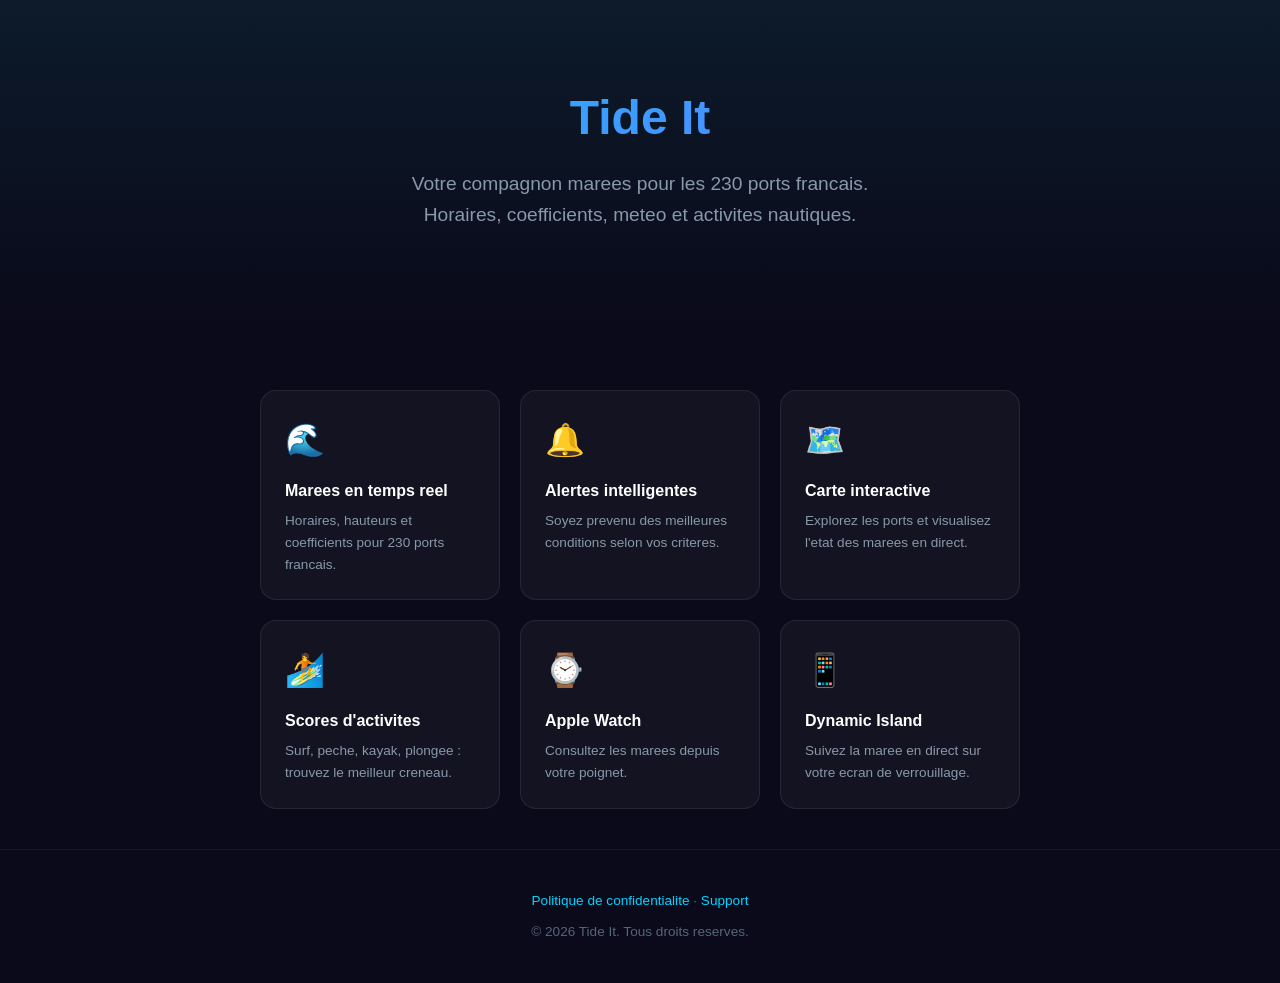
==== docs/index.html @ 71f8805f "Add GitHub Pages (privacy, support, index) Made-with: Cursor" ====
<!DOCTYPE html>
<html lang="fr">
<head>
    <meta charset="UTF-8">
    <meta name="viewport" content="width=device-width, initial-scale=1.0">
    <title>Tide It — Marees en temps reel</title>
    <style>
        * { margin: 0; padding: 0; box-sizing: border-box; }
        body {
            font-family: -apple-system, BlinkMacSystemFont, 'SF Pro Display', 'Helvetica Neue', sans-serif;
            background: #0a0a1a;
            color: #e0e0e0;
            line-height: 1.6;
        }
        .hero {
            text-align: center;
            padding: 80px 20px 60px;
            background: linear-gradient(180deg, #0d1b2a 0%, #0a0a1a 100%);
        }
        .hero h1 {
            font-size: 3rem;
            font-weight: 800;
            background: linear-gradient(135deg, #00d4ff, #7b61ff);
            -webkit-background-clip: text;
            -webkit-text-fill-color: transparent;
            margin-bottom: 12px;
        }
        .hero p {
            font-size: 1.2rem;
            color: #8899aa;
            max-width: 500px;
            margin: 0 auto 30px;
        }
        .badge {
            display: inline-block;
            height: 50px;
        }
        .features {
            max-width: 800px;
            margin: 0 auto;
            padding: 40px 20px;
        }
        .feature-grid {
            display: grid;
            grid-template-columns: repeat(auto-fit, minmax(220px, 1fr));
            gap: 20px;
            margin-top: 30px;
        }
        .feature-card {
            background: rgba(255,255,255,0.04);
            border: 1px solid rgba(255,255,255,0.08);
            border-radius: 16px;
            padding: 24px;
        }
        .feature-card .icon { font-size: 2rem; margin-bottom: 12px; }
        .feature-card h3 { color: #fff; font-size: 1rem; margin-bottom: 6px; }
        .feature-card p { color: #8899aa; font-size: 0.85rem; }
        .footer {
            text-align: center;
            padding: 40px 20px;
            border-top: 1px solid rgba(255,255,255,0.06);
            color: #556677;
            font-size: 0.85rem;
        }
        .footer a { color: #00d4ff; text-decoration: none; }
        .footer a:hover { text-decoration: underline; }
    </style>
</head>
<body>
    <div class="hero">
        <h1>Tide It</h1>
        <p>Votre compagnon marees pour les 230 ports francais. Horaires, coefficients, meteo et activites nautiques.</p>
    </div>

    <div class="features">
        <div class="feature-grid">
            <div class="feature-card">
                <div class="icon">🌊</div>
                <h3>Marees en temps reel</h3>
                <p>Horaires, hauteurs et coefficients pour 230 ports francais.</p>
            </div>
            <div class="feature-card">
                <div class="icon">🔔</div>
                <h3>Alertes intelligentes</h3>
                <p>Soyez prevenu des meilleures conditions selon vos criteres.</p>
            </div>
            <div class="feature-card">
                <div class="icon">🗺️</div>
                <h3>Carte interactive</h3>
                <p>Explorez les ports et visualisez l'etat des marees en direct.</p>
            </div>
            <div class="feature-card">
                <div class="icon">🏄</div>
                <h3>Scores d'activites</h3>
                <p>Surf, peche, kayak, plongee : trouvez le meilleur creneau.</p>
            </div>
            <div class="feature-card">
                <div class="icon">⌚</div>
                <h3>Apple Watch</h3>
                <p>Consultez les marees depuis votre poignet.</p>
            </div>
            <div class="feature-card">
                <div class="icon">📱</div>
                <h3>Dynamic Island</h3>
                <p>Suivez la maree en direct sur votre ecran de verrouillage.</p>
            </div>
        </div>
    </div>

    <div class="footer">
        <p><a href="privacy.html">Politique de confidentialite</a> · <a href="support.html">Support</a></p>
        <p style="margin-top: 10px;">&copy; 2026 Tide It. Tous droits reserves.</p>
    </div>
</body>
</html>
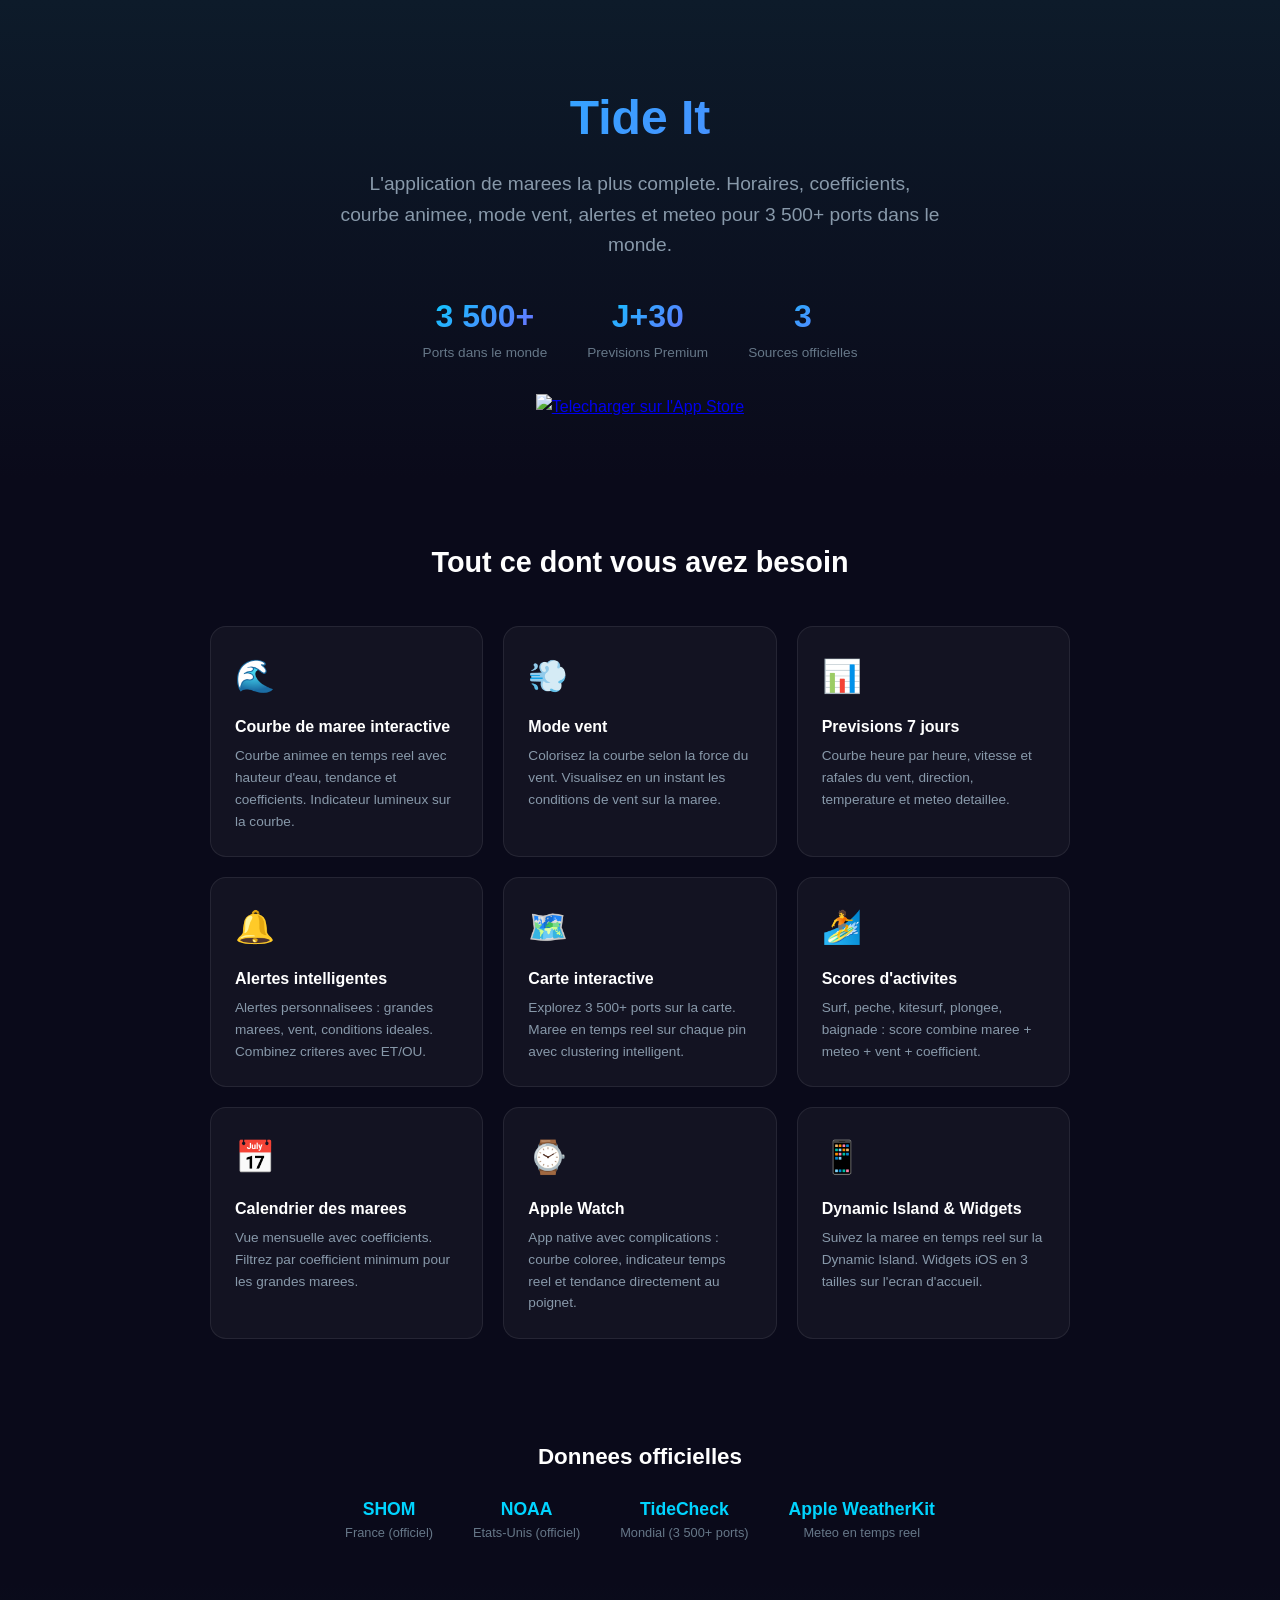
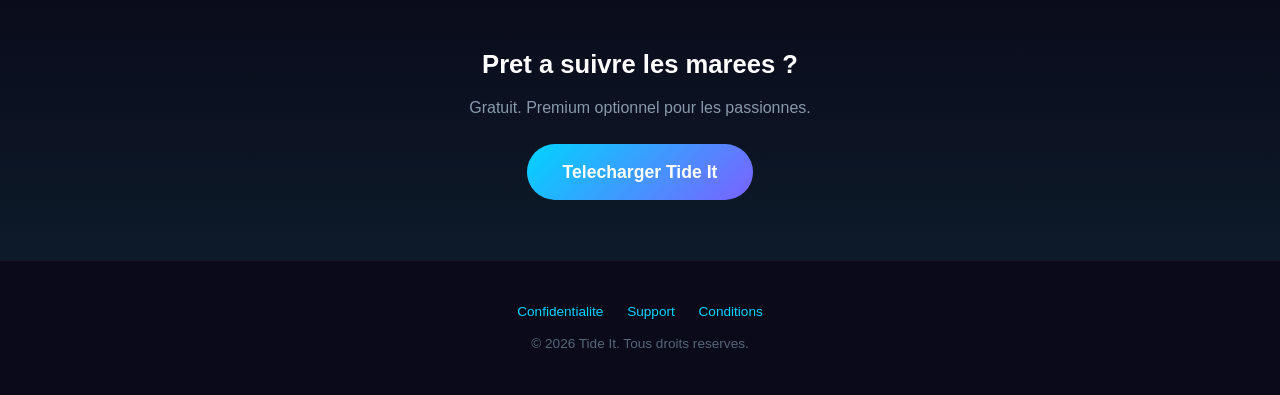
==== commit fdae54c0: "Boost website SEO: meta tags, structured data, Apple Smart Banner - Add Open Graph, Twitter Card, an" ====
--- a/docs/index.html
+++ b/docs/index.html
@@ -3,7 +3,60 @@
 <head>
     <meta charset="UTF-8">
     <meta name="viewport" content="width=device-width, initial-scale=1.0">
-    <title>Tide It — Marees en temps reel</title>
+    <title>Tide It — Application de marees mondiales en temps reel | 3 500+ ports</title>
+    <meta name="description" content="Tide It : l'app iOS de marees la plus complete. Horaires, coefficients, courbe animee, mode vent, alertes, Apple Watch et Dynamic Island pour 3 500+ ports dans le monde. SHOM, NOAA, TideCheck.">
+    <meta name="keywords" content="maree, marees, tide, tides, horaire maree, coefficient maree, surf, peche, SHOM, NOAA, port, meteo marine, Apple Watch, iOS, application maree, table des marees, annuaire des marees, nautisme, voile, kayak, kitesurf, plongee">
+    <meta name="author" content="Tide It">
+    <meta name="robots" content="index, follow">
+    <link rel="canonical" href="https://smaublanc.github.io/tide-it/">
+
+    <!-- Open Graph / Facebook -->
+    <meta property="og:type" content="website">
+    <meta property="og:title" content="Tide It — Marees mondiales en temps reel">
+    <meta property="og:description" content="L'app iOS de marees la plus complete. 3 500+ ports, courbe animee, mode vent, alertes intelligentes, Apple Watch et Dynamic Island.">
+    <meta property="og:url" content="https://smaublanc.github.io/tide-it/">
+    <meta property="og:site_name" content="Tide It">
+    <meta property="og:locale" content="fr_FR">
+
+    <!-- Twitter Card -->
+    <meta name="twitter:card" content="summary_large_image">
+    <meta name="twitter:title" content="Tide It — Marees mondiales en temps reel">
+    <meta name="twitter:description" content="3 500+ ports, courbe animee, mode vent, alertes, Apple Watch, Dynamic Island. Donnees SHOM, NOAA et TideCheck.">
+
+    <!-- Apple Smart Banner -->
+    <meta name="apple-itunes-app" content="app-id=6743555259">
+
+    <!-- Structured Data -->
+    <script type="application/ld+json">
+    {
+        "@context": "https://schema.org",
+        "@type": "MobileApplication",
+        "name": "Tide It",
+        "operatingSystem": "iOS",
+        "applicationCategory": "WeatherApplication",
+        "offers": [
+            {
+                "@type": "Offer",
+                "price": "0",
+                "priceCurrency": "EUR",
+                "description": "Gratuit avec achats integres"
+            }
+        ],
+        "description": "Application de marees mondiales en temps reel pour 3 500+ ports. Horaires, coefficients, courbe animee, mode vent, alertes, Apple Watch et Dynamic Island.",
+        "screenshot": "https://smaublanc.github.io/tide-it/screenshot.png",
+        "softwareVersion": "3.0",
+        "author": {
+            "@type": "Person",
+            "name": "Sebastien Maublanc"
+        },
+        "aggregateRating": {
+            "@type": "AggregateRating",
+            "ratingValue": "5",
+            "ratingCount": "1"
+        }
+    }
+    </script>
+
     <style>
         * { margin: 0; padding: 0; box-sizing: border-box; }
         body {
@@ -28,33 +81,130 @@
         .hero p {
             font-size: 1.2rem;
             color: #8899aa;
-            max-width: 500px;
+            max-width: 600px;
             margin: 0 auto 30px;
         }
-        .badge {
+        .hero .stats {
+            display: flex;
+            justify-content: center;
+            gap: 40px;
+            margin: 30px 0;
+            flex-wrap: wrap;
+        }
+        .hero .stat {
+            text-align: center;
+        }
+        .hero .stat-number {
+            font-size: 2rem;
+            font-weight: 800;
+            background: linear-gradient(135deg, #00d4ff, #7b61ff);
+            -webkit-background-clip: text;
+            -webkit-text-fill-color: transparent;
+        }
+        .hero .stat-label {
+            font-size: 0.85rem;
+            color: #667788;
+        }
+        .badge-container {
+            margin-top: 20px;
+        }
+        .badge-container a {
             display: inline-block;
+        }
+        .badge-container img {
             height: 50px;
         }
         .features {
-            max-width: 800px;
+            max-width: 900px;
             margin: 0 auto;
-            padding: 40px 20px;
+            padding: 60px 20px;
+        }
+        .features h2 {
+            text-align: center;
+            font-size: 1.8rem;
+            font-weight: 700;
+            color: #fff;
+            margin-bottom: 40px;
         }
         .feature-grid {
             display: grid;
-            grid-template-columns: repeat(auto-fit, minmax(220px, 1fr));
+            grid-template-columns: repeat(auto-fit, minmax(250px, 1fr));
             gap: 20px;
-            margin-top: 30px;
         }
         .feature-card {
             background: rgba(255,255,255,0.04);
             border: 1px solid rgba(255,255,255,0.08);
             border-radius: 16px;
             padding: 24px;
+            transition: transform 0.2s, border-color 0.2s;
+        }
+        .feature-card:hover {
+            transform: translateY(-2px);
+            border-color: rgba(0,212,255,0.2);
         }
         .feature-card .icon { font-size: 2rem; margin-bottom: 12px; }
         .feature-card h3 { color: #fff; font-size: 1rem; margin-bottom: 6px; }
         .feature-card p { color: #8899aa; font-size: 0.85rem; }
+
+        .data-sources {
+            max-width: 900px;
+            margin: 0 auto;
+            padding: 40px 20px;
+            text-align: center;
+        }
+        .data-sources h2 {
+            font-size: 1.4rem;
+            color: #fff;
+            margin-bottom: 20px;
+        }
+        .sources-grid {
+            display: flex;
+            justify-content: center;
+            gap: 40px;
+            flex-wrap: wrap;
+        }
+        .source {
+            text-align: center;
+        }
+        .source-name {
+            font-size: 1.1rem;
+            font-weight: 700;
+            color: #00d4ff;
+        }
+        .source-desc {
+            font-size: 0.8rem;
+            color: #667788;
+        }
+
+        .cta {
+            text-align: center;
+            padding: 60px 20px;
+            background: linear-gradient(180deg, #0a0a1a 0%, #0d1b2a 100%);
+        }
+        .cta h2 {
+            font-size: 1.6rem;
+            color: #fff;
+            margin-bottom: 10px;
+        }
+        .cta p {
+            color: #8899aa;
+            margin-bottom: 24px;
+        }
+        .cta a.download-btn {
+            display: inline-block;
+            padding: 14px 36px;
+            background: linear-gradient(135deg, #00d4ff, #7b61ff);
+            color: #fff;
+            font-weight: 700;
+            font-size: 1.1rem;
+            border-radius: 30px;
+            text-decoration: none;
+            transition: opacity 0.2s;
+        }
+        .cta a.download-btn:hover {
+            opacity: 0.9;
+        }
+
         .footer {
             text-align: center;
             padding: 40px 20px;
@@ -64,52 +214,123 @@
         }
         .footer a { color: #00d4ff; text-decoration: none; }
         .footer a:hover { text-decoration: underline; }
+        .footer .links { margin-bottom: 10px; }
+        .footer .links a { margin: 0 10px; }
     </style>
 </head>
 <body>
-    <div class="hero">
+    <header class="hero">
         <h1>Tide It</h1>
-        <p>Votre compagnon marees pour les 230 ports francais. Horaires, coefficients, meteo et activites nautiques.</p>
-    </div>
-
-    <div class="features">
+        <p>L'application de marees la plus complete. Horaires, coefficients, courbe animee, mode vent, alertes et meteo pour 3 500+ ports dans le monde.</p>
+
+        <div class="stats">
+            <div class="stat">
+                <div class="stat-number">3 500+</div>
+                <div class="stat-label">Ports dans le monde</div>
+            </div>
+            <div class="stat">
+                <div class="stat-number">J+30</div>
+                <div class="stat-label">Previsions Premium</div>
+            </div>
+            <div class="stat">
+                <div class="stat-number">3</div>
+                <div class="stat-label">Sources officielles</div>
+            </div>
+        </div>
+
+        <div class="badge-container">
+            <a href="https://apps.apple.com/app/tide-it/id6743555259">
+                <img src="https://tools.applemediaservices.com/api/badges/download-on-the-app-store/black/fr-fr?size=250x83" alt="Telecharger sur l'App Store">
+            </a>
+        </div>
+    </header>
+
+    <section class="features">
+        <h2>Tout ce dont vous avez besoin</h2>
         <div class="feature-grid">
             <div class="feature-card">
                 <div class="icon">🌊</div>
-                <h3>Marees en temps reel</h3>
-                <p>Horaires, hauteurs et coefficients pour 230 ports francais.</p>
+                <h3>Courbe de maree interactive</h3>
+                <p>Courbe animee en temps reel avec hauteur d'eau, tendance et coefficients. Indicateur lumineux sur la courbe.</p>
+            </div>
+            <div class="feature-card">
+                <div class="icon">💨</div>
+                <h3>Mode vent</h3>
+                <p>Colorisez la courbe selon la force du vent. Visualisez en un instant les conditions de vent sur la maree.</p>
+            </div>
+            <div class="feature-card">
+                <div class="icon">📊</div>
+                <h3>Previsions 7 jours</h3>
+                <p>Courbe heure par heure, vitesse et rafales du vent, direction, temperature et meteo detaillee.</p>
             </div>
             <div class="feature-card">
                 <div class="icon">🔔</div>
                 <h3>Alertes intelligentes</h3>
-                <p>Soyez prevenu des meilleures conditions selon vos criteres.</p>
+                <p>Alertes personnalisees : grandes marees, vent, conditions ideales. Combinez criteres avec ET/OU.</p>
             </div>
             <div class="feature-card">
                 <div class="icon">🗺️</div>
                 <h3>Carte interactive</h3>
-                <p>Explorez les ports et visualisez l'etat des marees en direct.</p>
+                <p>Explorez 3 500+ ports sur la carte. Maree en temps reel sur chaque pin avec clustering intelligent.</p>
             </div>
             <div class="feature-card">
                 <div class="icon">🏄</div>
                 <h3>Scores d'activites</h3>
-                <p>Surf, peche, kayak, plongee : trouvez le meilleur creneau.</p>
+                <p>Surf, peche, kitesurf, plongee, baignade : score combine maree + meteo + vent + coefficient.</p>
+            </div>
+            <div class="feature-card">
+                <div class="icon">📅</div>
+                <h3>Calendrier des marees</h3>
+                <p>Vue mensuelle avec coefficients. Filtrez par coefficient minimum pour les grandes marees.</p>
             </div>
             <div class="feature-card">
                 <div class="icon">⌚</div>
                 <h3>Apple Watch</h3>
-                <p>Consultez les marees depuis votre poignet.</p>
+                <p>App native avec complications : courbe coloree, indicateur temps reel et tendance directement au poignet.</p>
             </div>
             <div class="feature-card">
                 <div class="icon">📱</div>
-                <h3>Dynamic Island</h3>
-                <p>Suivez la maree en direct sur votre ecran de verrouillage.</p>
-            </div>
-        </div>
-    </div>
-
-    <div class="footer">
-        <p><a href="privacy.html">Politique de confidentialite</a> · <a href="support.html">Support</a></p>
-        <p style="margin-top: 10px;">&copy; 2026 Tide It. Tous droits reserves.</p>
-    </div>
+                <h3>Dynamic Island & Widgets</h3>
+                <p>Suivez la maree en temps reel sur la Dynamic Island. Widgets iOS en 3 tailles sur l'ecran d'accueil.</p>
+            </div>
+        </div>
+    </section>
+
+    <section class="data-sources">
+        <h2>Donnees officielles</h2>
+        <div class="sources-grid">
+            <div class="source">
+                <div class="source-name">SHOM</div>
+                <div class="source-desc">France (officiel)</div>
+            </div>
+            <div class="source">
+                <div class="source-name">NOAA</div>
+                <div class="source-desc">Etats-Unis (officiel)</div>
+            </div>
+            <div class="source">
+                <div class="source-name">TideCheck</div>
+                <div class="source-desc">Mondial (3 500+ ports)</div>
+            </div>
+            <div class="source">
+                <div class="source-name">Apple WeatherKit</div>
+                <div class="source-desc">Meteo en temps reel</div>
+            </div>
+        </div>
+    </section>
+
+    <section class="cta">
+        <h2>Pret a suivre les marees ?</h2>
+        <p>Gratuit. Premium optionnel pour les passionnes.</p>
+        <a href="https://apps.apple.com/app/tide-it/id6743555259" class="download-btn">Telecharger Tide It</a>
+    </section>
+
+    <footer class="footer">
+        <div class="links">
+            <a href="privacy.html">Confidentialite</a>
+            <a href="support.html">Support</a>
+            <a href="terms.html">Conditions</a>
+        </div>
+        <p>&copy; 2026 Tide It. Tous droits reserves.</p>
+    </footer>
 </body>
 </html>
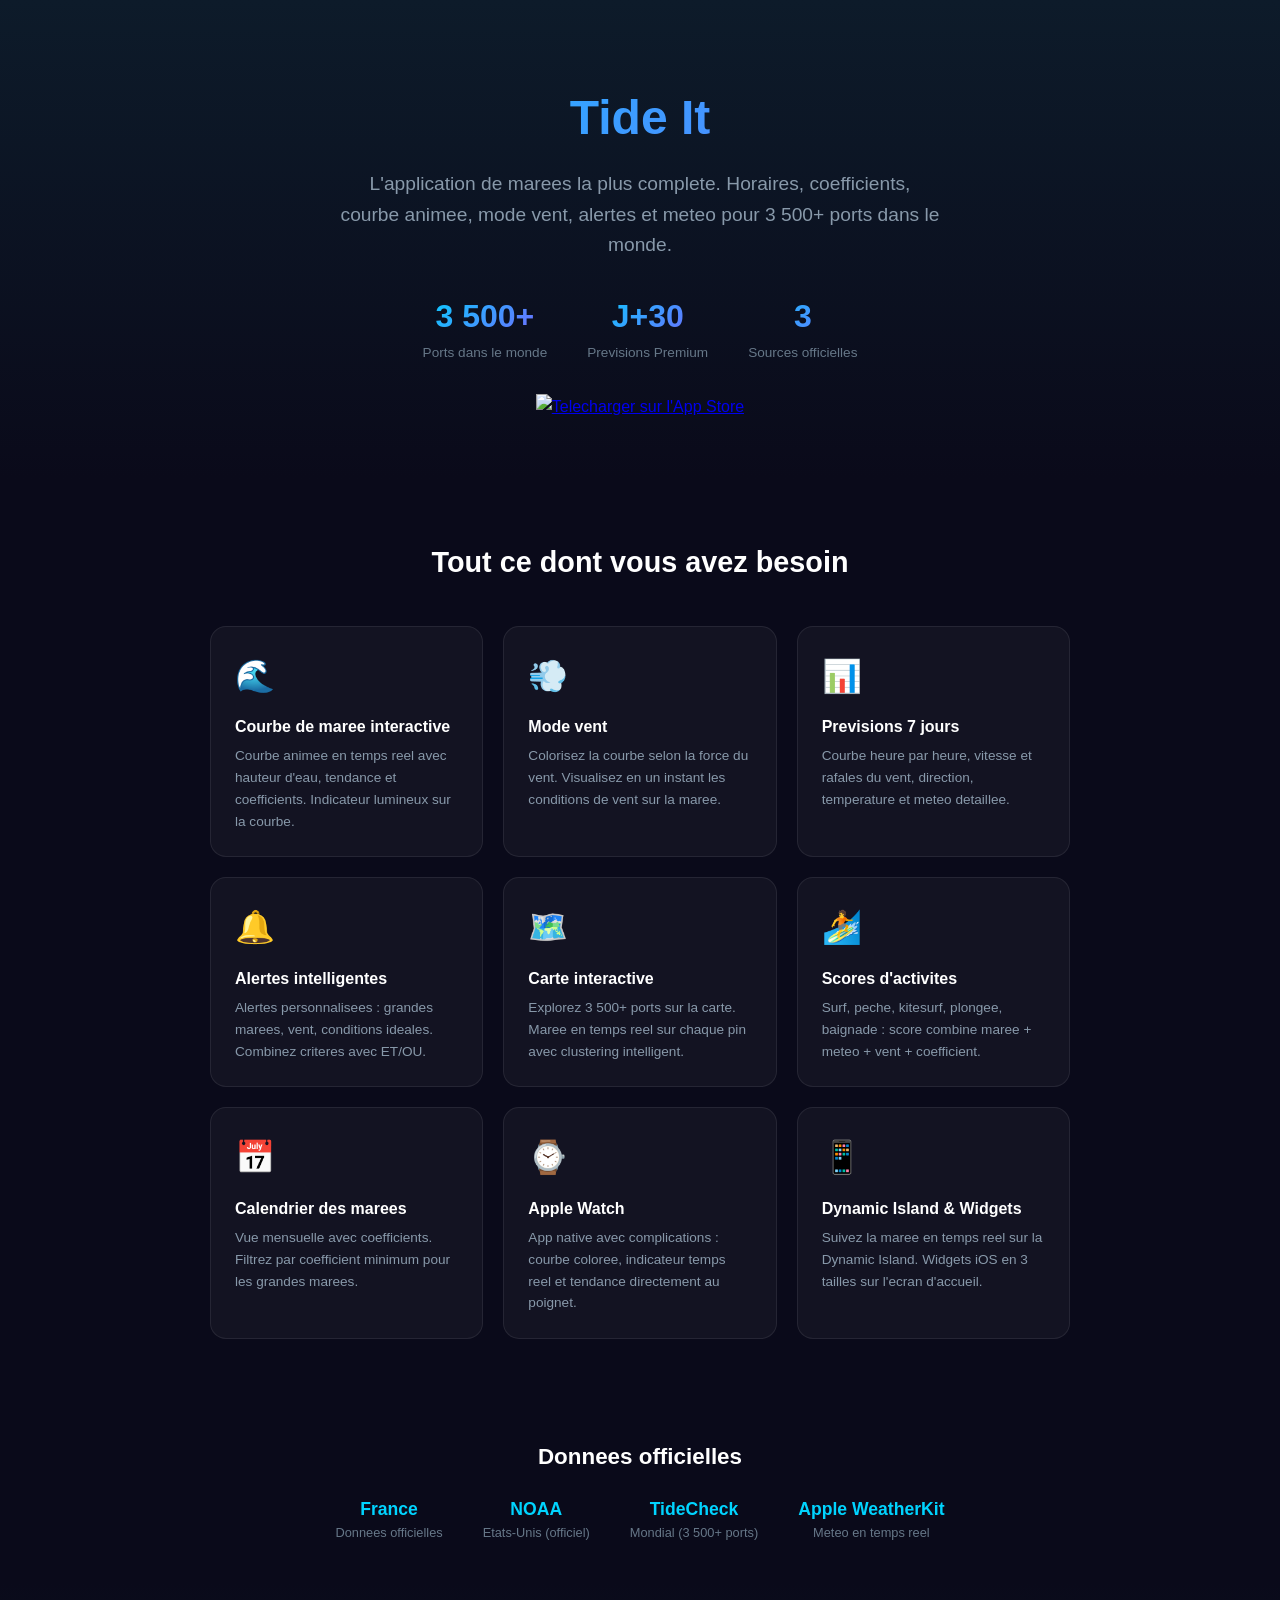
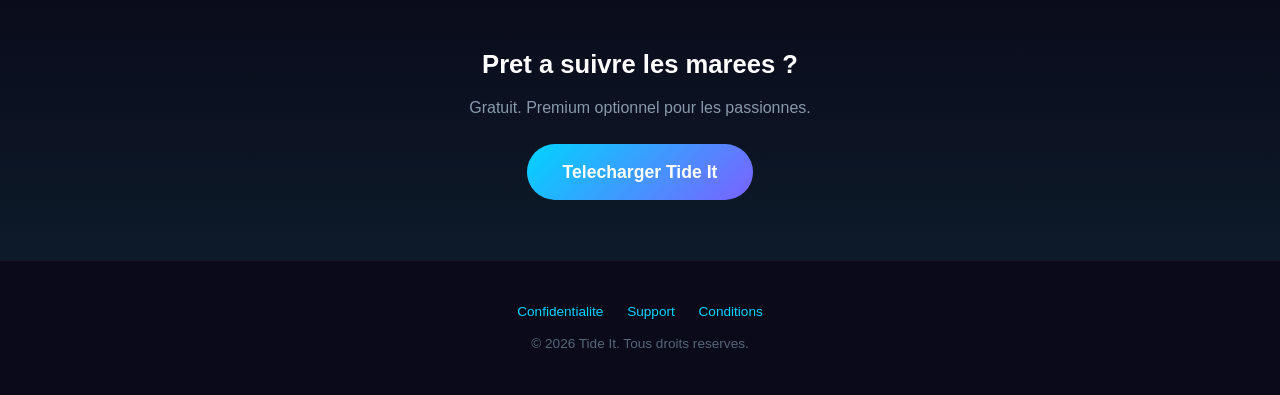
==== commit 00d214bf: "Remove SHOM brand mentions from public website - docs/index.html (FR + EN): meta description, keywor" ====
--- a/docs/index.html
+++ b/docs/index.html
@@ -4,11 +4,14 @@
     <meta charset="UTF-8">
     <meta name="viewport" content="width=device-width, initial-scale=1.0">
     <title>Tide It — Application de marees mondiales en temps reel | 3 500+ ports</title>
-    <meta name="description" content="Tide It : l'app iOS de marees la plus complete. Horaires, coefficients, courbe animee, mode vent, alertes, Apple Watch et Dynamic Island pour 3 500+ ports dans le monde. SHOM, NOAA, TideCheck.">
-    <meta name="keywords" content="maree, marees, tide, tides, horaire maree, coefficient maree, surf, peche, SHOM, NOAA, port, meteo marine, Apple Watch, iOS, application maree, table des marees, annuaire des marees, nautisme, voile, kayak, kitesurf, plongee">
+    <meta name="description" content="Tide It : l'app iOS de marees la plus complete. Horaires, coefficients, courbe animee, mode vent, alertes, Apple Watch et Dynamic Island pour 3 500+ ports dans le monde.">
+    <meta name="keywords" content="maree, marees, tide, tides, horaire maree, coefficient maree, surf, peche, port, meteo marine, Apple Watch, iOS, application maree, table des marees, annuaire des marees, nautisme, voile, kayak, kitesurf, plongee">
     <meta name="author" content="Tide It">
     <meta name="robots" content="index, follow">
     <link rel="canonical" href="https://smaublanc.github.io/tide-it/">
+    <link rel="alternate" hreflang="fr" href="https://smaublanc.github.io/tide-it/">
+    <link rel="alternate" hreflang="en" href="https://smaublanc.github.io/tide-it/en/">
+    <link rel="alternate" hreflang="x-default" href="https://smaublanc.github.io/tide-it/">
 
     <!-- Open Graph / Facebook -->
     <meta property="og:type" content="website">
@@ -21,7 +24,7 @@
     <!-- Twitter Card -->
     <meta name="twitter:card" content="summary_large_image">
     <meta name="twitter:title" content="Tide It — Marees mondiales en temps reel">
-    <meta name="twitter:description" content="3 500+ ports, courbe animee, mode vent, alertes, Apple Watch, Dynamic Island. Donnees SHOM, NOAA et TideCheck.">
+    <meta name="twitter:description" content="3 500+ ports, courbe animee, mode vent, alertes, Apple Watch, Dynamic Island.">
 
     <!-- Apple Smart Banner -->
     <meta name="apple-itunes-app" content="app-id=6743555259">
@@ -300,8 +303,8 @@
         <h2>Donnees officielles</h2>
         <div class="sources-grid">
             <div class="source">
-                <div class="source-name">SHOM</div>
-                <div class="source-desc">France (officiel)</div>
+                <div class="source-name">France</div>
+                <div class="source-desc">Donnees officielles</div>
             </div>
             <div class="source">
                 <div class="source-name">NOAA</div>
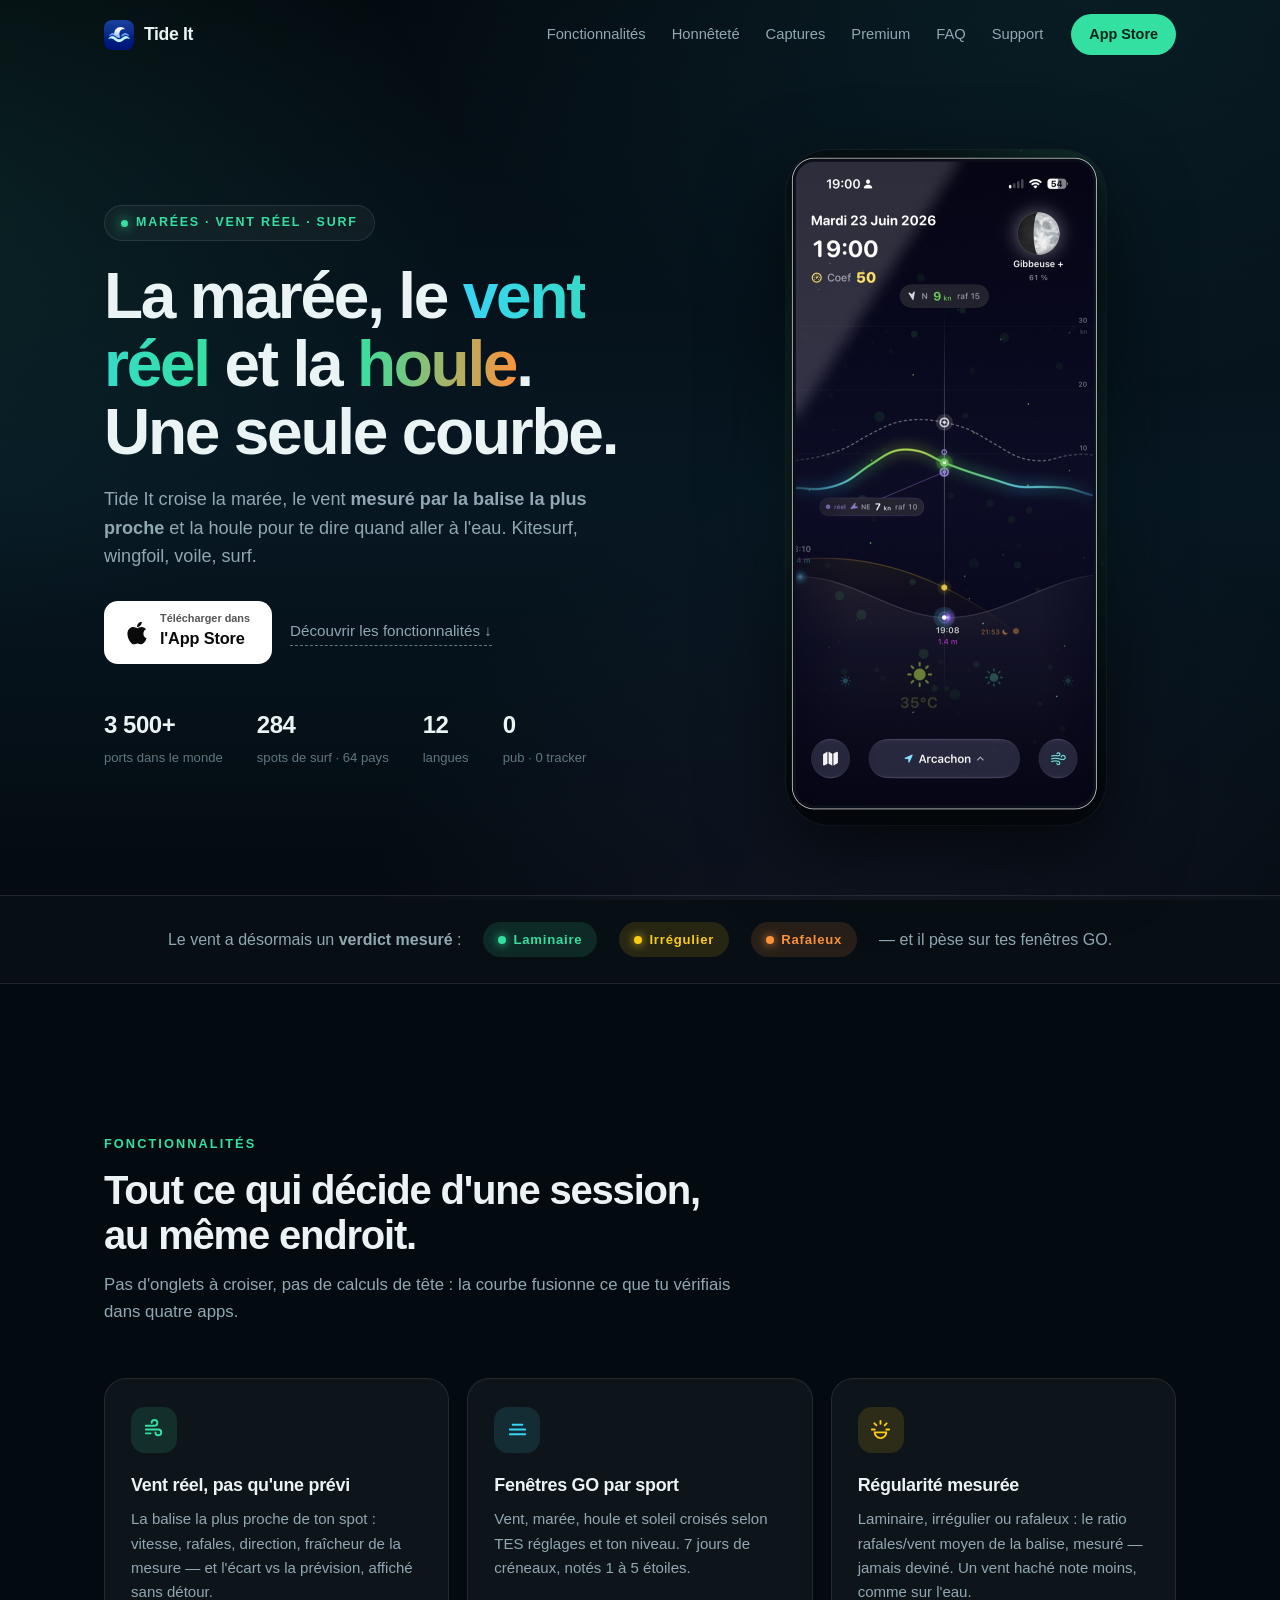
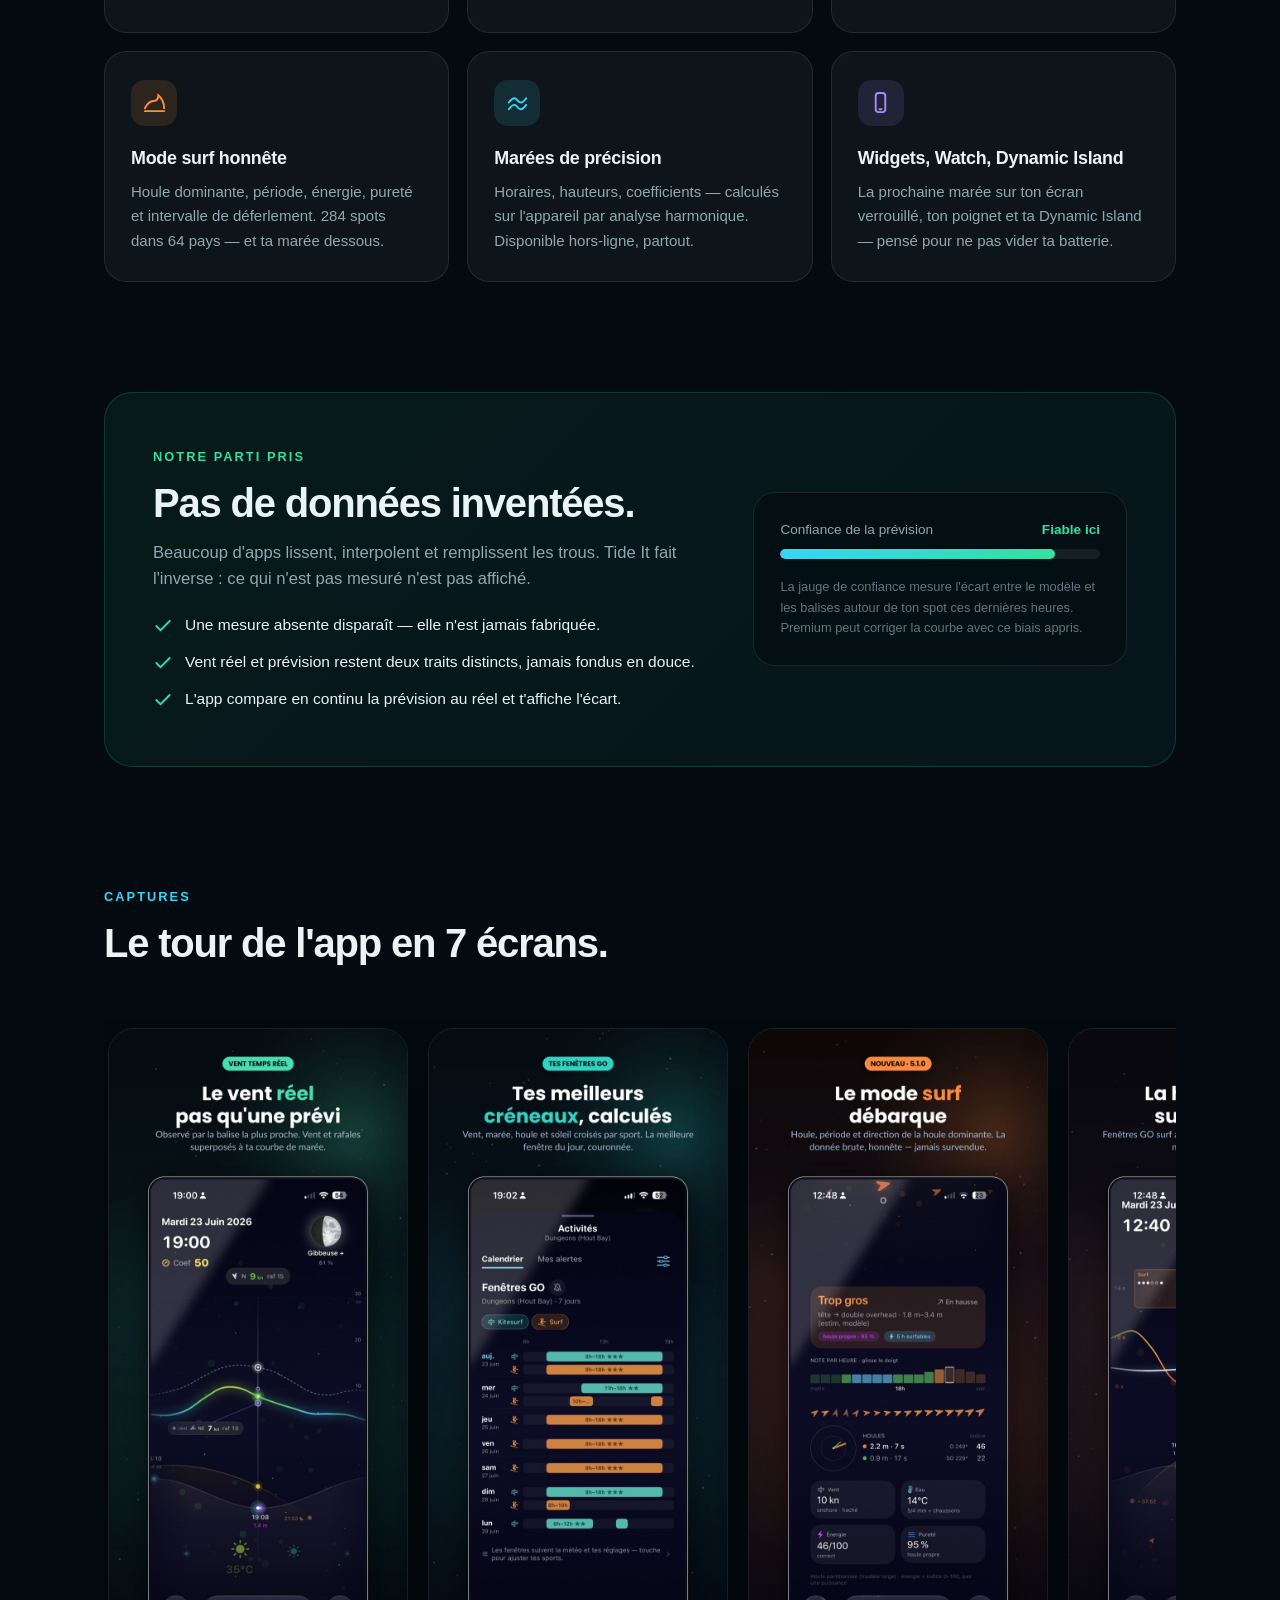
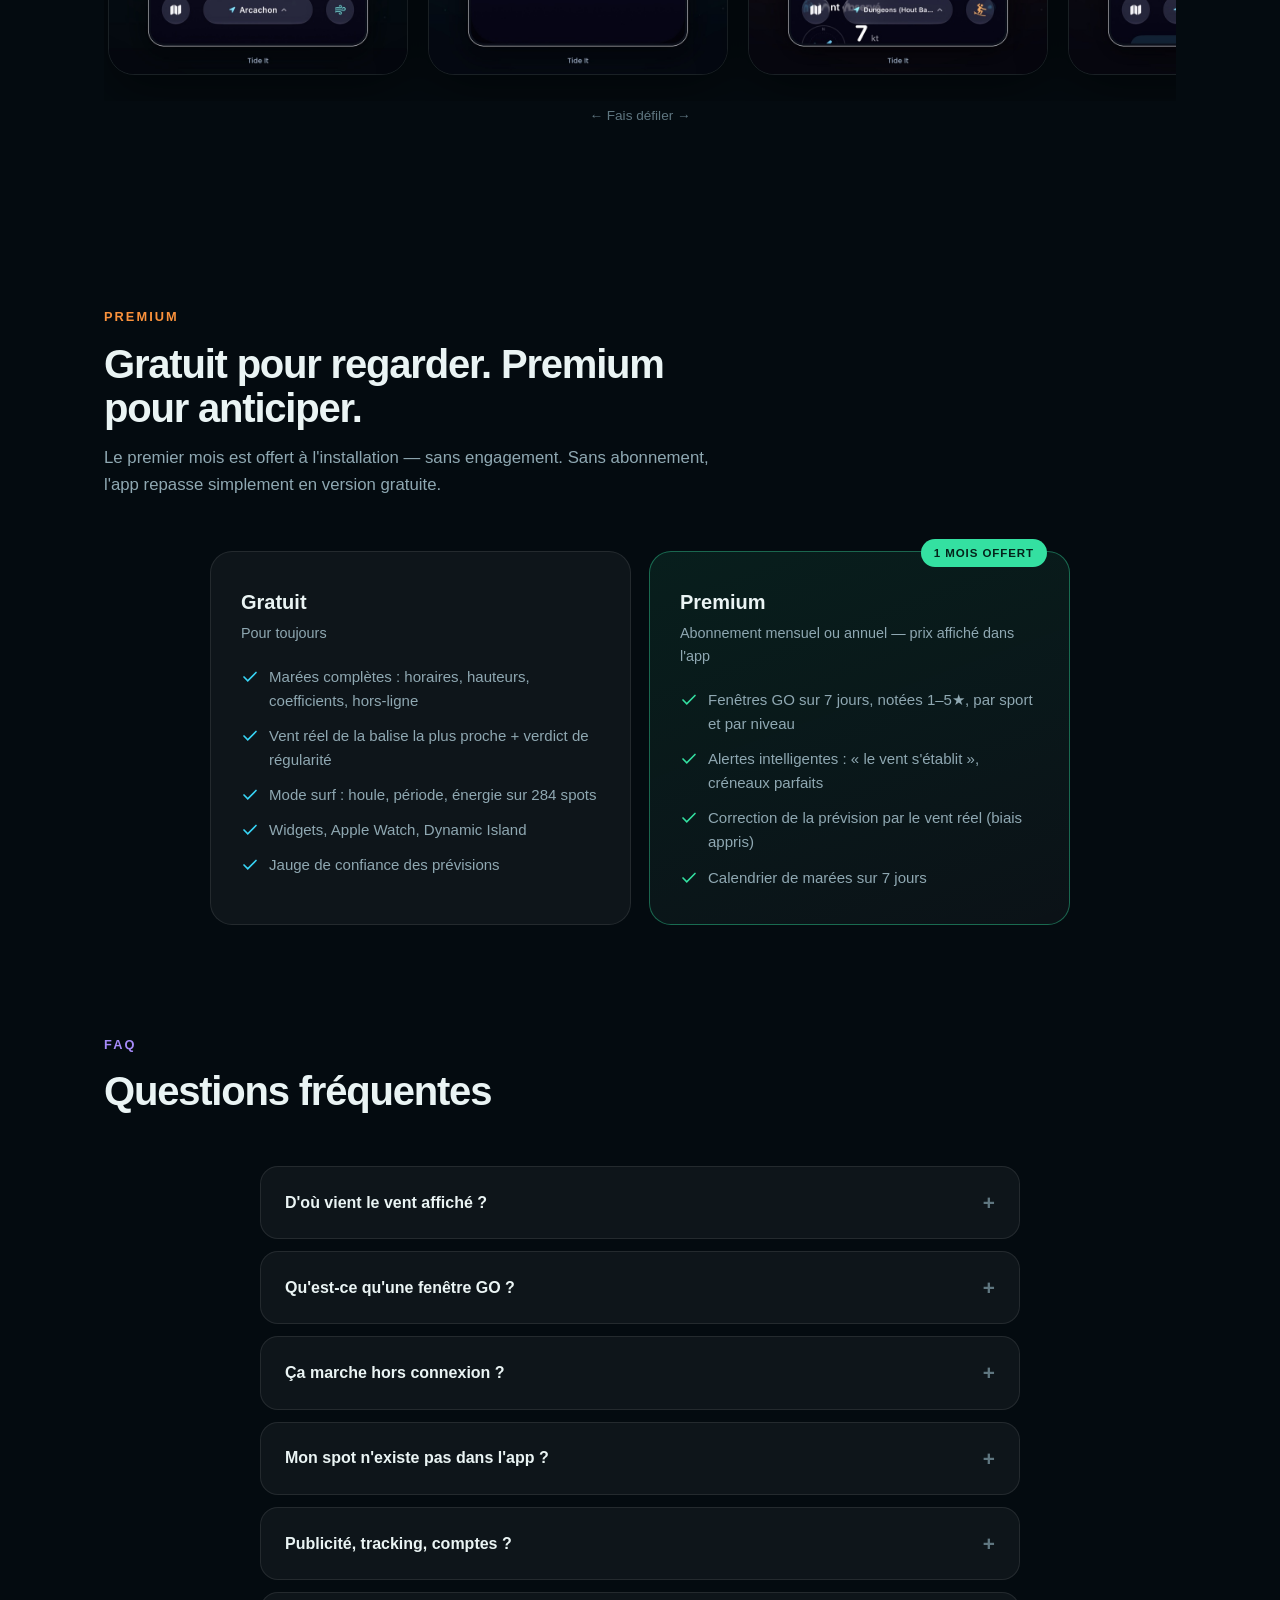
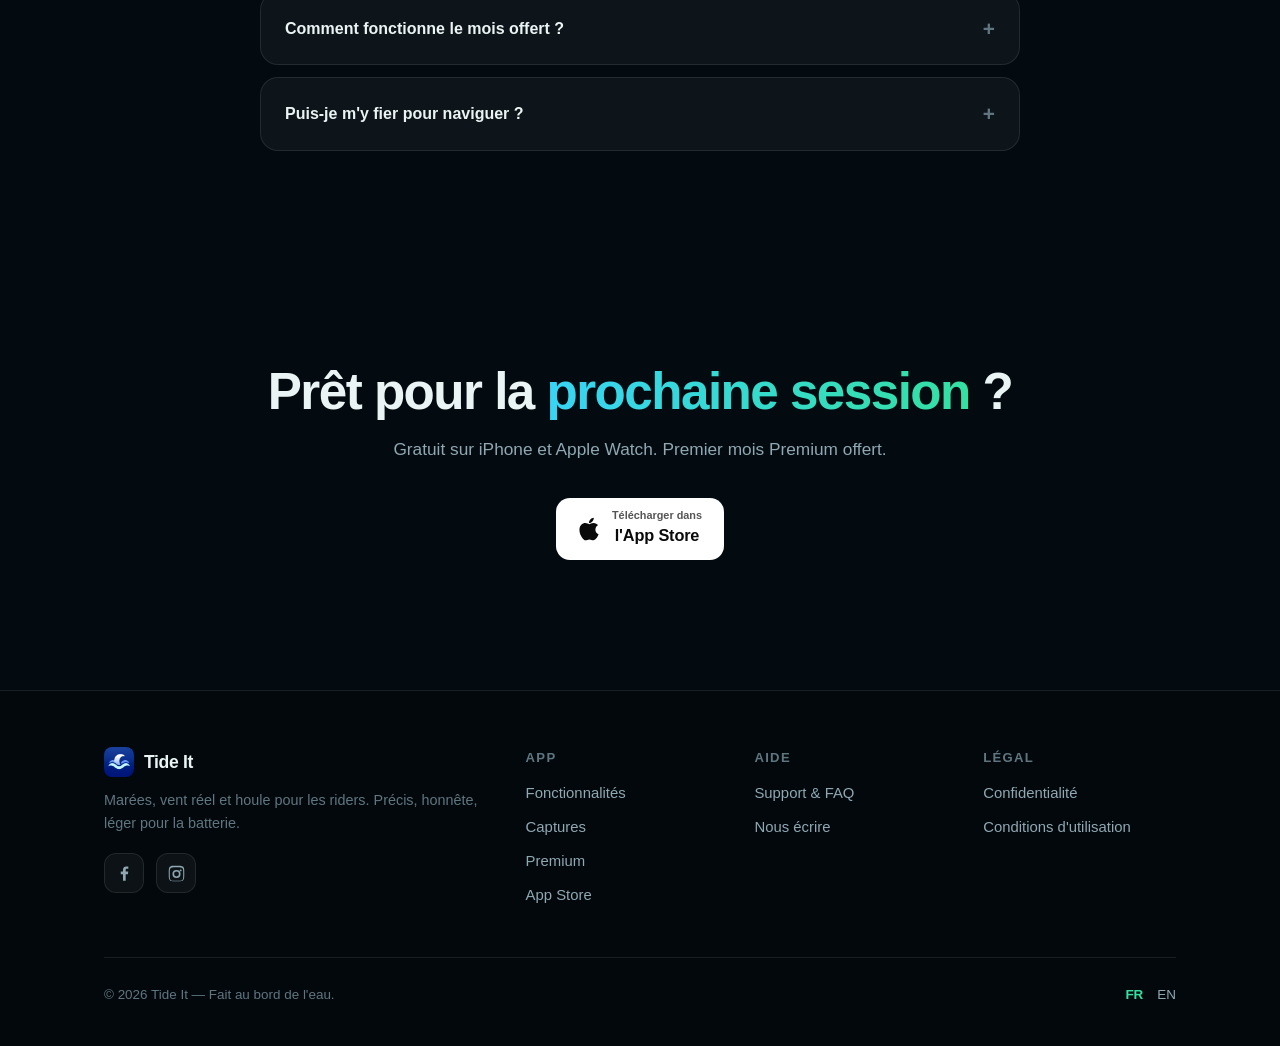
==== commit dfb9675e: "Site web refondu (accueil agence + SEO max, 8 pages FR/EN) + réseaux sociaux dans l'app SITE (docs/," ====
--- a/docs/index.html
+++ b/docs/index.html
@@ -1,339 +1,368 @@
 <!DOCTYPE html>
 <html lang="fr">
 <head>
-    <meta charset="UTF-8">
-    <meta name="viewport" content="width=device-width, initial-scale=1.0">
-    <title>Tide It — Application de marees mondiales en temps reel | 3 500+ ports</title>
-    <meta name="description" content="Tide It : l'app iOS de marees la plus complete. Horaires, coefficients, courbe animee, mode vent, alertes, Apple Watch et Dynamic Island pour 3 500+ ports dans le monde.">
-    <meta name="keywords" content="maree, marees, tide, tides, horaire maree, coefficient maree, surf, peche, port, meteo marine, Apple Watch, iOS, application maree, table des marees, annuaire des marees, nautisme, voile, kayak, kitesurf, plongee">
-    <meta name="author" content="Tide It">
-    <meta name="robots" content="index, follow">
-    <link rel="canonical" href="https://smaublanc.github.io/tide-it/">
-    <link rel="alternate" hreflang="fr" href="https://smaublanc.github.io/tide-it/">
-    <link rel="alternate" hreflang="en" href="https://smaublanc.github.io/tide-it/en/">
-    <link rel="alternate" hreflang="x-default" href="https://smaublanc.github.io/tide-it/">
-
-    <!-- Open Graph / Facebook -->
-    <meta property="og:type" content="website">
-    <meta property="og:title" content="Tide It — Marees mondiales en temps reel">
-    <meta property="og:description" content="L'app iOS de marees la plus complete. 3 500+ ports, courbe animee, mode vent, alertes intelligentes, Apple Watch et Dynamic Island.">
-    <meta property="og:url" content="https://smaublanc.github.io/tide-it/">
-    <meta property="og:site_name" content="Tide It">
-    <meta property="og:locale" content="fr_FR">
-
-    <!-- Twitter Card -->
-    <meta name="twitter:card" content="summary_large_image">
-    <meta name="twitter:title" content="Tide It — Marees mondiales en temps reel">
-    <meta name="twitter:description" content="3 500+ ports, courbe animee, mode vent, alertes, Apple Watch, Dynamic Island.">
-
-    <!-- Apple Smart Banner -->
-    <meta name="apple-itunes-app" content="app-id=6743555259">
-
-    <!-- Structured Data -->
-    <script type="application/ld+json">
-    {
-        "@context": "https://schema.org",
-        "@type": "MobileApplication",
-        "name": "Tide It",
-        "operatingSystem": "iOS",
-        "applicationCategory": "WeatherApplication",
-        "offers": [
-            {
-                "@type": "Offer",
-                "price": "0",
-                "priceCurrency": "EUR",
-                "description": "Gratuit avec achats integres"
-            }
-        ],
-        "description": "Application de marees mondiales en temps reel pour 3 500+ ports. Horaires, coefficients, courbe animee, mode vent, alertes, Apple Watch et Dynamic Island.",
-        "screenshot": "https://smaublanc.github.io/tide-it/screenshot.png",
-        "softwareVersion": "3.0",
-        "author": {
-            "@type": "Person",
-            "name": "Sebastien Maublanc"
-        },
-        "aggregateRating": {
-            "@type": "AggregateRating",
-            "ratingValue": "5",
-            "ratingCount": "1"
-        }
-    }
-    </script>
-
-    <style>
-        * { margin: 0; padding: 0; box-sizing: border-box; }
-        body {
-            font-family: -apple-system, BlinkMacSystemFont, 'SF Pro Display', 'Helvetica Neue', sans-serif;
-            background: #0a0a1a;
-            color: #e0e0e0;
-            line-height: 1.6;
-        }
-        .hero {
-            text-align: center;
-            padding: 80px 20px 60px;
-            background: linear-gradient(180deg, #0d1b2a 0%, #0a0a1a 100%);
-        }
-        .hero h1 {
-            font-size: 3rem;
-            font-weight: 800;
-            background: linear-gradient(135deg, #00d4ff, #7b61ff);
-            -webkit-background-clip: text;
-            -webkit-text-fill-color: transparent;
-            margin-bottom: 12px;
-        }
-        .hero p {
-            font-size: 1.2rem;
-            color: #8899aa;
-            max-width: 600px;
-            margin: 0 auto 30px;
-        }
-        .hero .stats {
-            display: flex;
-            justify-content: center;
-            gap: 40px;
-            margin: 30px 0;
-            flex-wrap: wrap;
-        }
-        .hero .stat {
-            text-align: center;
-        }
-        .hero .stat-number {
-            font-size: 2rem;
-            font-weight: 800;
-            background: linear-gradient(135deg, #00d4ff, #7b61ff);
-            -webkit-background-clip: text;
-            -webkit-text-fill-color: transparent;
-        }
-        .hero .stat-label {
-            font-size: 0.85rem;
-            color: #667788;
-        }
-        .badge-container {
-            margin-top: 20px;
-        }
-        .badge-container a {
-            display: inline-block;
-        }
-        .badge-container img {
-            height: 50px;
-        }
-        .features {
-            max-width: 900px;
-            margin: 0 auto;
-            padding: 60px 20px;
-        }
-        .features h2 {
-            text-align: center;
-            font-size: 1.8rem;
-            font-weight: 700;
-            color: #fff;
-            margin-bottom: 40px;
-        }
-        .feature-grid {
-            display: grid;
-            grid-template-columns: repeat(auto-fit, minmax(250px, 1fr));
-            gap: 20px;
-        }
-        .feature-card {
-            background: rgba(255,255,255,0.04);
-            border: 1px solid rgba(255,255,255,0.08);
-            border-radius: 16px;
-            padding: 24px;
-            transition: transform 0.2s, border-color 0.2s;
-        }
-        .feature-card:hover {
-            transform: translateY(-2px);
-            border-color: rgba(0,212,255,0.2);
-        }
-        .feature-card .icon { font-size: 2rem; margin-bottom: 12px; }
-        .feature-card h3 { color: #fff; font-size: 1rem; margin-bottom: 6px; }
-        .feature-card p { color: #8899aa; font-size: 0.85rem; }
-
-        .data-sources {
-            max-width: 900px;
-            margin: 0 auto;
-            padding: 40px 20px;
-            text-align: center;
-        }
-        .data-sources h2 {
-            font-size: 1.4rem;
-            color: #fff;
-            margin-bottom: 20px;
-        }
-        .sources-grid {
-            display: flex;
-            justify-content: center;
-            gap: 40px;
-            flex-wrap: wrap;
-        }
-        .source {
-            text-align: center;
-        }
-        .source-name {
-            font-size: 1.1rem;
-            font-weight: 700;
-            color: #00d4ff;
-        }
-        .source-desc {
-            font-size: 0.8rem;
-            color: #667788;
-        }
-
-        .cta {
-            text-align: center;
-            padding: 60px 20px;
-            background: linear-gradient(180deg, #0a0a1a 0%, #0d1b2a 100%);
-        }
-        .cta h2 {
-            font-size: 1.6rem;
-            color: #fff;
-            margin-bottom: 10px;
-        }
-        .cta p {
-            color: #8899aa;
-            margin-bottom: 24px;
-        }
-        .cta a.download-btn {
-            display: inline-block;
-            padding: 14px 36px;
-            background: linear-gradient(135deg, #00d4ff, #7b61ff);
-            color: #fff;
-            font-weight: 700;
-            font-size: 1.1rem;
-            border-radius: 30px;
-            text-decoration: none;
-            transition: opacity 0.2s;
-        }
-        .cta a.download-btn:hover {
-            opacity: 0.9;
-        }
-
-        .footer {
-            text-align: center;
-            padding: 40px 20px;
-            border-top: 1px solid rgba(255,255,255,0.06);
-            color: #556677;
-            font-size: 0.85rem;
-        }
-        .footer a { color: #00d4ff; text-decoration: none; }
-        .footer a:hover { text-decoration: underline; }
-        .footer .links { margin-bottom: 10px; }
-        .footer .links a { margin: 0 10px; }
-    </style>
+<meta charset="UTF-8">
+<meta name="viewport" content="width=device-width, initial-scale=1.0">
+<title>Tide It — Marées, vent réel &amp; fenêtres GO pour kite, wing, voile et surf</title>
+<meta name="description" content="L'app iOS qui croise la marée, le vent mesuré par la balise la plus proche et la houle pour te dire quand aller à l'eau. 3 500+ ports, 284 spots de surf, widgets, Apple Watch. Sans pub ni tracking.">
+<meta name="keywords" content="marée, marées, horaires marées, coefficient marée, vent réel, balise vent, kitesurf, wingfoil, wing foil, voile, surf, houle, fenêtres go, app marée iphone, météo marine, table des marées, apple watch marée">
+<meta name="robots" content="index, follow, max-image-preview:large">
+<meta name="author" content="Tide It">
+<meta name="theme-color" content="#040b10">
+<meta name="apple-itunes-app" content="app-id=6743555259">
+<link rel="canonical" href="https://smaublanc.github.io/tide-it/">
+<link rel="alternate" hreflang="fr" href="https://smaublanc.github.io/tide-it/">
+<link rel="alternate" hreflang="en" href="https://smaublanc.github.io/tide-it/en/">
+<link rel="alternate" hreflang="x-default" href="https://smaublanc.github.io/tide-it/en/">
+<link rel="icon" type="image/png" sizes="32x32" href="assets/favicon-32.png">
+<link rel="icon" type="image/png" sizes="192x192" href="assets/icon-192.png">
+<link rel="apple-touch-icon" href="assets/apple-touch-icon.png">
+<link rel="preload" as="image" href="assets/hero-phone.jpg" fetchpriority="high">
+<!-- Open Graph -->
+<meta property="og:type" content="website">
+<meta property="og:site_name" content="Tide It">
+<meta property="og:locale" content="fr_FR">
+<meta property="og:locale:alternate" content="en_US">
+<meta property="og:title" content="Tide It — Marées, vent réel &amp; fenêtres GO">
+<meta property="og:description" content="La marée, le vent mesuré par balise et la houle, croisés pour te dire quand aller à l'eau. Kitesurf, wingfoil, voile, surf.">
+<meta property="og:url" content="https://smaublanc.github.io/tide-it/">
+<meta property="og:image" content="https://smaublanc.github.io/tide-it/assets/og-image.jpg">
+<meta property="og:image:width" content="1200">
+<meta property="og:image:height" content="630">
+<meta property="og:image:alt" content="Tide It — le vent réel, pas qu'une prévision">
+<!-- Twitter -->
+<meta name="twitter:card" content="summary_large_image">
+<meta name="twitter:title" content="Tide It — Marées, vent réel &amp; fenêtres GO">
+<meta name="twitter:description" content="La marée, le vent mesuré par balise et la houle, croisés pour te dire quand aller à l'eau.">
+<meta name="twitter:image" content="https://smaublanc.github.io/tide-it/assets/og-image.jpg">
+<script type="application/ld+json">
+{
+  "@context": "https://schema.org",
+  "@type": "MobileApplication",
+  "name": "Tide It",
+  "operatingSystem": "iOS 26.0 ou ultérieur, watchOS",
+  "applicationCategory": "Weather",
+  "description": "Marées, vent réel mesuré par balise, houle et fenêtres GO par sport pour kitesurf, wingfoil, voile et surf. 3 500+ ports et 284 spots de surf dans le monde.",
+  "url": "https://smaublanc.github.io/tide-it/",
+  "image": "https://smaublanc.github.io/tide-it/assets/og-image.jpg",
+  "installUrl": "https://apps.apple.com/fr/app/id6743555259",
+  "offers": { "@type": "Offer", "price": "0", "priceCurrency": "EUR", "description": "Téléchargement gratuit. Premium optionnel par abonnement, premier mois offert." },
+  "inLanguage": ["fr", "en", "de", "es", "it", "nl", "pt", "zh-Hans", "zh-Hant", "ja", "ko", "hi"],
+  "author": { "@type": "Organization", "name": "Tide It", "email": "tideitapp@icloud.com",
+    "sameAs": ["https://www.facebook.com/profile.php?id=61591269012272", "https://www.instagram.com/tideitapp/"] }
+}
+</script>
+<script type="application/ld+json">
+{
+  "@context": "https://schema.org",
+  "@type": "FAQPage",
+  "mainEntity": [
+    { "@type": "Question", "name": "D'où vient le vent affiché par Tide It ?",
+      "acceptedAnswer": { "@type": "Answer", "text": "Tide It affiche deux vents distincts : la prévision des modèles météo, et le vent réellement mesuré par la balise anémomètre la plus proche de ton spot, avec sa vitesse, ses rafales, sa direction et l'âge de la mesure. Les deux ne sont jamais mélangés sans le dire." } },
+    { "@type": "Question", "name": "Qu'est-ce qu'une fenêtre GO ?",
+      "acceptedAnswer": { "@type": "Answer", "text": "Une fenêtre GO est un créneau où les conditions correspondent à ton sport et à ton niveau : vent dans ta plage, hauteur d'eau suffisante, direction sûre, houle et régularité du vent prises en compte. Tide It les calcule sur 7 jours et note chaque session de 1 à 5 étoiles." } },
+    { "@type": "Question", "name": "L'app fonctionne-t-elle hors connexion ?",
+      "acceptedAnswer": { "@type": "Answer", "text": "Oui. Les marées sont calculées sur l'appareil et restent disponibles hors-ligne. Seuls le vent, la météo et la houle nécessitent une connexion." } },
+    { "@type": "Question", "name": "Tide It couvre-t-il mon spot ?",
+      "acceptedAnswer": { "@type": "Answer", "text": "Tide It couvre plus de 3 500 ports et 284 spots de surf dans 64 pays. Si ton spot n'existe pas, tu peux créer un spot personnalisé à ta position exacte." } },
+    { "@type": "Question", "name": "Y a-t-il de la publicité ou du tracking ?",
+      "acceptedAnswer": { "@type": "Answer", "text": "Non. Aucune publicité, aucun SDK publicitaire, aucun outil d'analytique tierce. Tes données restent sur ton appareil." } },
+    { "@type": "Question", "name": "Que comprend Premium ?",
+      "acceptedAnswer": { "@type": "Answer", "text": "Premium débloque les fenêtres GO sur 7 jours, les alertes intelligentes et la correction des prévisions par le vent réel. Le premier mois est offert à l'installation, sans engagement : sans abonnement, l'app repasse simplement en version gratuite." } }
+  ]
+}
+</script>
+<link rel="stylesheet" href="assets/site.css">
 </head>
 <body>
-    <header class="hero">
-        <h1>Tide It</h1>
-        <p>L'application de marees la plus complete. Horaires, coefficients, courbe animee, mode vent, alertes et meteo pour 3 500+ ports dans le monde.</p>
-
-        <div class="stats">
-            <div class="stat">
-                <div class="stat-number">3 500+</div>
-                <div class="stat-label">Ports dans le monde</div>
-            </div>
-            <div class="stat">
-                <div class="stat-number">J+30</div>
-                <div class="stat-label">Previsions Premium</div>
-            </div>
-            <div class="stat">
-                <div class="stat-number">3</div>
-                <div class="stat-label">Sources officielles</div>
-            </div>
+<div class="sea" aria-hidden="true"></div>
+<div class="stars" aria-hidden="true"></div>
+
+<nav id="nav" aria-label="Navigation principale">
+  <div class="nav-in">
+    <a class="logo" href="#"><img src="assets/icon-192.png" alt="" width="30" height="30">Tide It</a>
+    <button class="burger" id="burger" aria-label="Menu" aria-expanded="false">☰</button>
+    <div class="nav-links" id="menu">
+      <a href="#features">Fonctionnalités</a>
+      <a href="#honest">Honnêteté</a>
+      <a href="#captures">Captures</a>
+      <a href="#premium">Premium</a>
+      <a href="#faq">FAQ</a>
+      <a href="support.html">Support</a>
+    </div>
+    <a class="nav-cta" href="https://apps.apple.com/fr/app/id6743555259">App Store</a>
+  </div>
+</nav>
+
+<main>
+<!-- ================= HERO ================= -->
+<header class="hero">
+  <div class="wrap hero-grid">
+    <div>
+      <span class="eyebrow"><span class="dot"></span>Marées · Vent réel · Surf</span>
+      <h1>La marée, le <span class="g1">vent réel</span> et la <span class="g2">houle</span>.<br>Une seule courbe.</h1>
+      <p class="lead">Tide It croise la marée, le vent <strong>mesuré par la balise la plus proche</strong> et la houle pour te dire quand aller à l'eau. Kitesurf, wingfoil, voile, surf.</p>
+      <div class="cta-row">
+        <a class="store-btn" href="https://apps.apple.com/fr/app/id6743555259" aria-label="Télécharger Tide It dans l'App Store">
+          <svg viewBox="0 0 384 512" aria-hidden="true"><path fill="currentColor" d="M318.7 268.7c-.2-36.7 16.4-64.4 50-84.8-18.8-26.9-47.2-41.7-84.7-44.6-35.5-2.8-74.3 20.7-88.5 20.7-15 0-49.4-19.7-76.4-19.7C63.3 141.2 4 184.8 4 273.5q0 39.3 14.4 81.2c12.8 36.7 59 126.7 107.2 125.2 25.2-.6 43-17.9 75.8-17.9 31.8 0 48.3 17.9 76.4 17.9 48.6-.7 90.4-82.5 102.6-119.3-65.2-30.7-61.7-90-61.7-91.9zm-56.6-164.2c27.3-32.4 24.8-61.9 24-72.5-24.1 1.4-52 16.4-67.9 34.9-17.5 19.8-27.8 44.3-25.6 71.9 26.1 2 49.9-11.4 69.5-34.3z"/></svg>
+          <span><small>Télécharger dans</small><b>l'App Store</b></span>
+        </a>
+        <a class="ghost" href="#features">Découvrir les fonctionnalités ↓</a>
+      </div>
+      <div class="stats" aria-label="Chiffres clés">
+        <div class="stat"><b>3 500+</b><span>ports dans le monde</span></div>
+        <div class="stat"><b>284</b><span>spots de surf · 64 pays</span></div>
+        <div class="stat"><b>12</b><span>langues</span></div>
+        <div class="stat"><b>0</b><span>pub · 0 tracker</span></div>
+      </div>
+    </div>
+    <div class="phone-wrap">
+      <div class="phone-glow" aria-hidden="true"></div>
+      <img class="phone" src="assets/hero-phone.jpg" alt="Tide It sur iPhone : courbe de marée avec le vent réel mesuré par balise et les rafales superposés" width="640" height="1350" fetchpriority="high">
+    </div>
+  </div>
+
+  <div class="verdict" role="note">
+    <div class="wrap verdict-in">
+      <p>Le vent a désormais un <strong>verdict mesuré</strong> :</p>
+      <span class="vb lam"><i></i>Laminaire</span>
+      <span class="vb irr"><i></i>Irrégulier</span>
+      <span class="vb raf"><i></i>Rafaleux</span>
+      <p>— et il pèse sur tes fenêtres GO.</p>
+    </div>
+  </div>
+</header>
+
+<!-- ================= FEATURES ================= -->
+<section id="features">
+  <div class="wrap">
+    <div class="sec-head reveal">
+      <span class="kicker" style="color:var(--mint)">Fonctionnalités</span>
+      <h2>Tout ce qui décide d'une session, au même endroit.</h2>
+      <p>Pas d'onglets à croiser, pas de calculs de tête : la courbe fusionne ce que tu vérifiais dans quatre apps.</p>
+    </div>
+    <div class="grid">
+      <article class="card t-mint reveal">
+        <div class="ic"><svg viewBox="0 0 24 24" fill="none" stroke-width="2" stroke-linecap="round"><path d="M3 8h9a3 3 0 1 0-3-3M3 12h13a3 3 0 1 1-3 3M3 16h5"/></svg></div>
+        <h3>Vent réel, pas qu'une prévi</h3>
+        <p>La balise la plus proche de ton spot : vitesse, rafales, direction, fraîcheur de la mesure — et l'écart vs la prévision, affiché sans détour.</p>
+      </article>
+      <article class="card t-cyan reveal">
+        <div class="ic"><svg viewBox="0 0 24 24" fill="none" stroke-width="2" stroke-linecap="round"><path d="M4 17h16M4 12h16M7 7h10"/></svg></div>
+        <h3>Fenêtres GO par sport</h3>
+        <p>Vent, marée, houle et soleil croisés selon TES réglages et ton niveau. 7 jours de créneaux, notés 1 à 5 étoiles.</p>
+      </article>
+      <article class="card t-yellow reveal">
+        <div class="ic"><svg viewBox="0 0 24 24" fill="none" stroke-width="2" stroke-linecap="round"><path d="M12 3v3M18.4 5.6l-2.1 2.1M21 12h-3M5.6 5.6l2.1 2.1M3 12h3M12 21a6 6 0 0 0 6-6H6a6 6 0 0 0 6 6z"/></svg></div>
+        <h3>Régularité mesurée</h3>
+        <p>Laminaire, irrégulier ou rafaleux : le ratio rafales/vent moyen de la balise, mesuré — jamais deviné. Un vent haché note moins, comme sur l'eau.</p>
+      </article>
+      <article class="card t-orange reveal">
+        <div class="ic"><svg viewBox="0 0 24 24" fill="none" stroke-width="2" stroke-linecap="round"><path d="M2 18c2.5-5 5.5-7.5 9-7.5 4 0 5-3 5-6 3 2.5 6 7 6 13.5M2 21h20"/></svg></div>
+        <h3>Mode surf honnête</h3>
+        <p>Houle dominante, période, énergie, pureté et intervalle de déferlement. 284 spots dans 64 pays — et ta marée dessous.</p>
+      </article>
+      <article class="card t-cyan reveal">
+        <div class="ic"><svg viewBox="0 0 24 24" fill="none" stroke-width="2" stroke-linecap="round"><path d="M3 12c2-3 4-4.5 6-4.5S13 12 15 12s4-1.5 6-4.5M3 19c2-3 4-4.5 6-4.5S13 19 15 19s4-1.5 6-4.5"/></svg></div>
+        <h3>Marées de précision</h3>
+        <p>Horaires, hauteurs, coefficients — calculés sur l'appareil par analyse harmonique. Disponible hors-ligne, partout.</p>
+      </article>
+      <article class="card t-violet reveal">
+        <div class="ic"><svg viewBox="0 0 24 24" fill="none" stroke-width="2" stroke-linecap="round"><rect x="7" y="2" width="10" height="20" rx="3"/><path d="M11 19h2"/></svg></div>
+        <h3>Widgets, Watch, Dynamic Island</h3>
+        <p>La prochaine marée sur ton écran verrouillé, ton poignet et ta Dynamic Island — pensé pour ne pas vider ta batterie.</p>
+      </article>
+    </div>
+  </div>
+</section>
+
+<!-- ================= HONNÊTETÉ ================= -->
+<section id="honest" style="padding-top:20px">
+  <div class="wrap">
+    <div class="honest reveal">
+      <div>
+        <span class="kicker" style="color:var(--mint)">Notre parti pris</span>
+        <h2>Pas de données inventées.</h2>
+        <p>Beaucoup d'apps lissent, interpolent et remplissent les trous. Tide It fait l'inverse : ce qui n'est pas mesuré n'est pas affiché.</p>
+        <ul>
+          <li><svg viewBox="0 0 24 24" fill="none" stroke-width="2.2" stroke-linecap="round"><path d="M4 12l5 5L20 6"/></svg>Une mesure absente disparaît — elle n'est jamais fabriquée.</li>
+          <li><svg viewBox="0 0 24 24" fill="none" stroke-width="2.2" stroke-linecap="round"><path d="M4 12l5 5L20 6"/></svg>Vent réel et prévision restent deux traits distincts, jamais fondus en douce.</li>
+          <li><svg viewBox="0 0 24 24" fill="none" stroke-width="2.2" stroke-linecap="round"><path d="M4 12l5 5L20 6"/></svg>L'app compare en continu la prévision au réel et t'affiche l'écart.</li>
+        </ul>
+      </div>
+      <div class="gauge" aria-hidden="true">
+        <div class="row"><span>Confiance de la prévision</span><span style="color:var(--mint);font-weight:700">Fiable ici</span></div>
+        <div class="bar"><div class="fill"></div></div>
+        <p class="cap">La jauge de confiance mesure l'écart entre le modèle et les balises autour de ton spot ces dernières heures. Premium peut corriger la courbe avec ce biais appris.</p>
+      </div>
+    </div>
+  </div>
+</section>
+
+<!-- ================= CAPTURES ================= -->
+<section id="captures" style="padding-top:30px">
+  <div class="wrap">
+    <div class="sec-head reveal">
+      <span class="kicker" style="color:var(--cyan)">Captures</span>
+      <h2>Le tour de l'app en 7 écrans.</h2>
+    </div>
+  </div>
+  <div class="wrap">
+    <div class="gal" role="region" aria-label="Galerie de captures d'écran">
+      <img src="assets/04_vent_reel.jpg" alt="Le vent réel observé par la balise la plus proche, superposé à la courbe de marée" width="720" height="1561">
+      <img src="assets/03_fenetres_go.jpg" alt="Calendrier des fenêtres GO sur 7 jours, notées par étoiles, par sport" loading="lazy" width="720" height="1561">
+      <img src="assets/01_surf.jpg" alt="Mode surf : houle, période et énergie sur la courbe" loading="lazy" width="720" height="1561">
+      <img src="assets/02_surf_houle.jpg" alt="Détail de la houle : trains de houle, direction et intervalle de déferlement" loading="lazy" width="720" height="1561">
+      <img src="assets/05_marees.jpg" alt="Courbe de marée animée avec horaires, hauteurs et coefficients" loading="lazy" width="720" height="1561">
+      <img src="assets/06_niveau_rider.jpg" alt="Réglages par sport et par niveau de rider" loading="lazy" width="720" height="1561">
+      <img src="assets/07_carte_spots.jpg" alt="Carte mondiale des ports, balises de vent et spots de surf" loading="lazy" width="720" height="1561">
+    </div>
+    <p class="hint">← Fais défiler →</p>
+  </div>
+</section>
+
+<!-- ================= PREMIUM ================= -->
+<section id="premium">
+  <div class="wrap">
+    <div class="sec-head reveal">
+      <span class="kicker" style="color:var(--orange)">Premium</span>
+      <h2>Gratuit pour regarder. Premium pour anticiper.</h2>
+      <p>Le premier mois est offert à l'installation — sans engagement. Sans abonnement, l'app repasse simplement en version gratuite.</p>
+    </div>
+    <div class="plans">
+      <div class="plan free reveal">
+        <h3>Gratuit</h3>
+        <p class="pr">Pour toujours</p>
+        <ul>
+          <li><svg viewBox="0 0 24 24" fill="none" stroke-width="2.2" stroke-linecap="round"><path d="M4 12l5 5L20 6"/></svg>Marées complètes : horaires, hauteurs, coefficients, hors-ligne</li>
+          <li><svg viewBox="0 0 24 24" fill="none" stroke-width="2.2" stroke-linecap="round"><path d="M4 12l5 5L20 6"/></svg>Vent réel de la balise la plus proche + verdict de régularité</li>
+          <li><svg viewBox="0 0 24 24" fill="none" stroke-width="2.2" stroke-linecap="round"><path d="M4 12l5 5L20 6"/></svg>Mode surf : houle, période, énergie sur 284 spots</li>
+          <li><svg viewBox="0 0 24 24" fill="none" stroke-width="2.2" stroke-linecap="round"><path d="M4 12l5 5L20 6"/></svg>Widgets, Apple Watch, Dynamic Island</li>
+          <li><svg viewBox="0 0 24 24" fill="none" stroke-width="2.2" stroke-linecap="round"><path d="M4 12l5 5L20 6"/></svg>Jauge de confiance des prévisions</li>
+        </ul>
+      </div>
+      <div class="plan pro reveal">
+        <span class="tag">1 mois offert</span>
+        <h3>Premium</h3>
+        <p class="pr">Abonnement mensuel ou annuel — prix affiché dans l'app</p>
+        <ul>
+          <li><svg viewBox="0 0 24 24" fill="none" stroke-width="2.2" stroke-linecap="round"><path d="M4 12l5 5L20 6"/></svg>Fenêtres GO sur 7 jours, notées 1–5★, par sport et par niveau</li>
+          <li><svg viewBox="0 0 24 24" fill="none" stroke-width="2.2" stroke-linecap="round"><path d="M4 12l5 5L20 6"/></svg>Alertes intelligentes : « le vent s'établit », créneaux parfaits</li>
+          <li><svg viewBox="0 0 24 24" fill="none" stroke-width="2.2" stroke-linecap="round"><path d="M4 12l5 5L20 6"/></svg>Correction de la prévision par le vent réel (biais appris)</li>
+          <li><svg viewBox="0 0 24 24" fill="none" stroke-width="2.2" stroke-linecap="round"><path d="M4 12l5 5L20 6"/></svg>Calendrier de marées sur 7 jours</li>
+        </ul>
+      </div>
+    </div>
+  </div>
+</section>
+
+<!-- ================= FAQ ================= -->
+<section id="faq" style="padding-top:20px">
+  <div class="wrap">
+    <div class="sec-head reveal">
+      <span class="kicker" style="color:var(--violet)">FAQ</span>
+      <h2>Questions fréquentes</h2>
+    </div>
+    <div class="faq reveal">
+      <details>
+        <summary>D'où vient le vent affiché ?</summary>
+        <p>Tide It affiche deux vents distincts : la prévision des modèles météo, et le vent <strong>réellement mesuré</strong> par la balise anémomètre la plus proche de ton spot — vitesse, rafales, direction et âge de la mesure. Les deux ne sont jamais mélangés sans le dire. L'attribution détaillée des réseaux de mesure est disponible dans l'app (Réglages ▸ À propos).</p>
+      </details>
+      <details>
+        <summary>Qu'est-ce qu'une fenêtre GO ?</summary>
+        <p>Un créneau où les conditions correspondent à ton sport et ton niveau : vent dans ta plage, hauteur d'eau suffisante, direction sûre, houle et régularité du vent prises en compte. Calculées sur 7 jours, notées 1 à 5 étoiles.</p>
+      </details>
+      <details>
+        <summary>Ça marche hors connexion ?</summary>
+        <p>Oui. Les marées sont calculées sur l'appareil et restent disponibles hors-ligne. Seuls le vent, la météo et la houle demandent une connexion.</p>
+      </details>
+      <details>
+        <summary>Mon spot n'existe pas dans l'app ?</summary>
+        <p>Tide It couvre 3 500+ ports et 284 spots de surf dans 64 pays. S'il manque le tien, crée un spot personnalisé à ta position exacte — il aura sa marée, son vent et ses fenêtres GO.</p>
+      </details>
+      <details>
+        <summary>Publicité, tracking, comptes ?</summary>
+        <p>Aucun des trois. Pas de pub, pas de SDK publicitaire, pas d'analytique tierce, pas de compte à créer. Tes réglages restent sur ton appareil (et ton iCloud personnel pour la synchro).</p>
+      </details>
+      <details>
+        <summary>Comment fonctionne le mois offert ?</summary>
+        <p>À l'installation, Premium est activé gratuitement pendant 1 mois, sans engagement et sans saisir de moyen de paiement. À la fin, l'app repasse automatiquement en version gratuite — rien à annuler.</p>
+      </details>
+      <details>
+        <summary>Puis-je m'y fier pour naviguer ?</summary>
+        <p>Non. Tide It est un outil d'aide à la décision pour les loisirs nautiques. Pour la navigation, référez-vous aux documents et bulletins officiels des autorités maritimes.</p>
+      </details>
+    </div>
+  </div>
+</section>
+
+<!-- ================= CTA FINAL ================= -->
+<section class="final">
+  <div class="wrap reveal">
+    <h2>Prêt pour la <span style="background:linear-gradient(90deg,var(--cyan),var(--mint));-webkit-background-clip:text;background-clip:text;color:transparent">prochaine session</span> ?</h2>
+    <p>Gratuit sur iPhone et Apple Watch. Premier mois Premium offert.</p>
+    <a class="store-btn" href="https://apps.apple.com/fr/app/id6743555259" aria-label="Télécharger Tide It dans l'App Store" style="display:inline-flex">
+      <svg viewBox="0 0 384 512" aria-hidden="true"><path fill="currentColor" d="M318.7 268.7c-.2-36.7 16.4-64.4 50-84.8-18.8-26.9-47.2-41.7-84.7-44.6-35.5-2.8-74.3 20.7-88.5 20.7-15 0-49.4-19.7-76.4-19.7C63.3 141.2 4 184.8 4 273.5q0 39.3 14.4 81.2c12.8 36.7 59 126.7 107.2 125.2 25.2-.6 43-17.9 75.8-17.9 31.8 0 48.3 17.9 76.4 17.9 48.6-.7 90.4-82.5 102.6-119.3-65.2-30.7-61.7-90-61.7-91.9zm-56.6-164.2c27.3-32.4 24.8-61.9 24-72.5-24.1 1.4-52 16.4-67.9 34.9-17.5 19.8-27.8 44.3-25.6 71.9 26.1 2 49.9-11.4 69.5-34.3z"/></svg>
+      <span><small>Télécharger dans</small><b>l'App Store</b></span>
+    </a>
+  </div>
+</section>
+</main>
+
+<!-- ================= FOOTER ================= -->
+<footer>
+  <div class="wrap">
+    <div class="f-grid">
+      <div class="f-brand">
+        <a class="logo" href="#"><img src="assets/icon-192.png" alt="" width="30" height="30">Tide It</a>
+        <p>Marées, vent réel et houle pour les riders. Précis, honnête, léger pour la batterie.</p>
+        <div class="socials">
+          <a href="https://www.facebook.com/profile.php?id=61591269012272" aria-label="Tide It sur Facebook" rel="noopener" target="_blank">
+            <svg viewBox="0 0 24 24"><path d="M13.5 21v-8.2h2.8l.4-3.2h-3.2V7.5c0-.9.3-1.6 1.6-1.6h1.7V3.1c-.3 0-1.3-.1-2.5-.1-2.5 0-4.2 1.5-4.2 4.3v2.3H7.3v3.2h2.8V21h3.4z"/></svg>
+          </a>
+          <a href="https://www.instagram.com/tideitapp/" aria-label="Tide It sur Instagram" rel="noopener" target="_blank">
+            <svg viewBox="0 0 24 24"><path d="M12 2.2c3.2 0 3.6 0 4.8.1 1.2.1 1.8.2 2.2.4.6.2 1 .5 1.4.9.4.4.7.9.9 1.4.2.4.4 1.1.4 2.2.1 1.3.1 1.6.1 4.8s0 3.6-.1 4.8c-.1 1.2-.2 1.8-.4 2.2-.2.6-.5 1-.9 1.4-.4.4-.9.7-1.4.9-.4.2-1.1.4-2.2.4-1.3.1-1.6.1-4.8.1s-3.6 0-4.8-.1c-1.2-.1-1.8-.2-2.2-.4-.6-.2-1-.5-1.4-.9-.4-.4-.7-.9-.9-1.4-.2-.4-.4-1.1-.4-2.2-.1-1.3-.1-1.6-.1-4.8s0-3.6.1-4.8c.1-1.2.2-1.8.4-2.2.2-.6.5-1 .9-1.4.4-.4.9-.7 1.4-.9.4-.2 1.1-.4 2.2-.4 1.2-.1 1.6-.1 4.8-.1zm0 2c-3.1 0-3.5 0-4.7.1-1.1.1-1.4.2-1.7.3-.4.2-.7.4-1 .7-.3.3-.5.6-.7 1-.1.3-.3.7-.3 1.7-.1 1.2-.1 1.6-.1 4.7s0 3.5.1 4.7c.1 1.1.2 1.4.3 1.7.2.4.4.7.7 1 .3.3.6.5 1 .7.3.1.7.3 1.7.3 1.2.1 1.6.1 4.7.1s3.5 0 4.7-.1c1.1-.1 1.4-.2 1.7-.3.4-.2.7-.4 1-.7.3-.3.5-.6.7-1 .1-.3.3-.7.3-1.7.1-1.2.1-1.6.1-4.7s0-3.5-.1-4.7c-.1-1.1-.2-1.4-.3-1.7-.2-.4-.4-.7-.7-1-.3-.3-.6-.5-1-.7-.3-.1-.7-.3-1.7-.3-1.2-.1-1.6-.1-4.7-.1zm0 3.3a5.1 5.1 0 1 1 0 10.2 5.1 5.1 0 0 1 0-10.2zm0 2a3.1 3.1 0 1 0 0 6.2 3.1 3.1 0 0 0 0-6.2zm5.3-2.6a1.2 1.2 0 1 1 0 2.4 1.2 1.2 0 0 1 0-2.4z"/></svg>
+          </a>
         </div>
-
-        <div class="badge-container">
-            <a href="https://apps.apple.com/app/tide-it/id6743555259">
-                <img src="https://tools.applemediaservices.com/api/badges/download-on-the-app-store/black/fr-fr?size=250x83" alt="Telecharger sur l'App Store">
-            </a>
-        </div>
-    </header>
-
-    <section class="features">
-        <h2>Tout ce dont vous avez besoin</h2>
-        <div class="feature-grid">
-            <div class="feature-card">
-                <div class="icon">🌊</div>
-                <h3>Courbe de maree interactive</h3>
-                <p>Courbe animee en temps reel avec hauteur d'eau, tendance et coefficients. Indicateur lumineux sur la courbe.</p>
-            </div>
-            <div class="feature-card">
-                <div class="icon">💨</div>
-                <h3>Mode vent</h3>
-                <p>Colorisez la courbe selon la force du vent. Visualisez en un instant les conditions de vent sur la maree.</p>
-            </div>
-            <div class="feature-card">
-                <div class="icon">📊</div>
-                <h3>Previsions 7 jours</h3>
-                <p>Courbe heure par heure, vitesse et rafales du vent, direction, temperature et meteo detaillee.</p>
-            </div>
-            <div class="feature-card">
-                <div class="icon">🔔</div>
-                <h3>Alertes intelligentes</h3>
-                <p>Alertes personnalisees : grandes marees, vent, conditions ideales. Combinez criteres avec ET/OU.</p>
-            </div>
-            <div class="feature-card">
-                <div class="icon">🗺️</div>
-                <h3>Carte interactive</h3>
-                <p>Explorez 3 500+ ports sur la carte. Maree en temps reel sur chaque pin avec clustering intelligent.</p>
-            </div>
-            <div class="feature-card">
-                <div class="icon">🏄</div>
-                <h3>Scores d'activites</h3>
-                <p>Surf, peche, kitesurf, plongee, baignade : score combine maree + meteo + vent + coefficient.</p>
-            </div>
-            <div class="feature-card">
-                <div class="icon">📅</div>
-                <h3>Calendrier des marees</h3>
-                <p>Vue mensuelle avec coefficients. Filtrez par coefficient minimum pour les grandes marees.</p>
-            </div>
-            <div class="feature-card">
-                <div class="icon">⌚</div>
-                <h3>Apple Watch</h3>
-                <p>App native avec complications : courbe coloree, indicateur temps reel et tendance directement au poignet.</p>
-            </div>
-            <div class="feature-card">
-                <div class="icon">📱</div>
-                <h3>Dynamic Island & Widgets</h3>
-                <p>Suivez la maree en temps reel sur la Dynamic Island. Widgets iOS en 3 tailles sur l'ecran d'accueil.</p>
-            </div>
-        </div>
-    </section>
-
-    <section class="data-sources">
-        <h2>Donnees officielles</h2>
-        <div class="sources-grid">
-            <div class="source">
-                <div class="source-name">France</div>
-                <div class="source-desc">Donnees officielles</div>
-            </div>
-            <div class="source">
-                <div class="source-name">NOAA</div>
-                <div class="source-desc">Etats-Unis (officiel)</div>
-            </div>
-            <div class="source">
-                <div class="source-name">TideCheck</div>
-                <div class="source-desc">Mondial (3 500+ ports)</div>
-            </div>
-            <div class="source">
-                <div class="source-name">Apple WeatherKit</div>
-                <div class="source-desc">Meteo en temps reel</div>
-            </div>
-        </div>
-    </section>
-
-    <section class="cta">
-        <h2>Pret a suivre les marees ?</h2>
-        <p>Gratuit. Premium optionnel pour les passionnes.</p>
-        <a href="https://apps.apple.com/app/tide-it/id6743555259" class="download-btn">Telecharger Tide It</a>
-    </section>
-
-    <footer class="footer">
-        <div class="links">
-            <a href="privacy.html">Confidentialite</a>
-            <a href="support.html">Support</a>
-            <a href="terms.html">Conditions</a>
-        </div>
-        <p>&copy; 2026 Tide It. Tous droits reserves.</p>
-    </footer>
+      </div>
+      <div class="f-col">
+        <b>App</b>
+        <a href="#features">Fonctionnalités</a>
+        <a href="#captures">Captures</a>
+        <a href="#premium">Premium</a>
+        <a href="https://apps.apple.com/fr/app/id6743555259">App Store</a>
+      </div>
+      <div class="f-col">
+        <b>Aide</b>
+        <a href="support.html">Support &amp; FAQ</a>
+        <a href="mailto:tideitapp@icloud.com">Nous écrire</a>
+      </div>
+      <div class="f-col">
+        <b>Légal</b>
+        <a href="privacy.html">Confidentialité</a>
+        <a href="terms.html">Conditions d'utilisation</a>
+      </div>
+    </div>
+    <div class="f-bottom">
+      <span>© 2026 Tide It — Fait au bord de l'eau.</span>
+      <span class="lang" aria-label="Langue"><a class="cur" href="./" lang="fr">FR</a><a href="en/" lang="en">EN</a></span>
+    </div>
+  </div>
+</footer>
+
+<script>
+(function(){
+  var nav=document.getElementById('nav');
+  var onScroll=function(){nav.classList.toggle('on',scrollY>10)};
+  addEventListener('scroll',onScroll,{passive:true});onScroll();
+  var b=document.getElementById('burger'),m=document.getElementById('menu');
+  b.addEventListener('click',function(){var o=m.classList.toggle('open');b.setAttribute('aria-expanded',o)});
+  m.addEventListener('click',function(e){if(e.target.tagName==='A'){m.classList.remove('open')}});
+  if('IntersectionObserver' in window){
+    var io=new IntersectionObserver(function(es){es.forEach(function(e){if(e.isIntersecting){e.target.classList.add('in');io.unobserve(e.target)}})},{threshold:.12});
+    document.querySelectorAll('.reveal').forEach(function(el){io.observe(el)});
+  }else{document.querySelectorAll('.reveal').forEach(function(el){el.classList.add('in')})}
+})();
+</script>
 </body>
 </html>
--- a/docs/assets/site.css
+++ b/docs/assets/site.css
@@ -0,0 +1,208 @@
+:root{
+  --bg:#040b10; --bg2:#071722; --card:rgba(255,255,255,.045); --card2:rgba(255,255,255,.07);
+  --line:rgba(255,255,255,.09); --txt:#eaf4f4; --mut:#8fa8b2; --mut2:#5f7680;
+  --mint:#34e0a1; --cyan:#38d4f5; --orange:#fb923c; --violet:#a78bfa; --yellow:#facc15;
+  --r:22px; --maxw:1120px;
+}
+*{margin:0;padding:0;box-sizing:border-box}
+html{scroll-behavior:smooth}
+body{
+  font-family:-apple-system,BlinkMacSystemFont,"SF Pro Display","SF Pro Text","Segoe UI",Roboto,Helvetica,Arial,sans-serif;
+  background:var(--bg);color:var(--txt);line-height:1.6;overflow-x:hidden;
+  -webkit-font-smoothing:antialiased;text-rendering:optimizeLegibility;
+}
+::selection{background:rgba(52,224,161,.35)}
+a{color:inherit;text-decoration:none}
+img{max-width:100%;display:block}
+.wrap{max-width:var(--maxw);margin:0 auto;padding:0 24px}
+
+/* ---------- fond océan : dégradé + étoiles ---------- */
+.sea{position:fixed;inset:0;z-index:-2;background:
+  radial-gradient(1200px 800px at 85% -10%, rgba(56,212,245,.10), transparent 60%),
+  radial-gradient(1000px 700px at -10% 25%, rgba(52,224,161,.09), transparent 60%),
+  radial-gradient(900px 900px at 70% 110%, rgba(167,139,250,.08), transparent 60%),
+  linear-gradient(180deg, var(--bg) 0%, var(--bg2) 55%, var(--bg) 100%);}
+.stars{position:fixed;inset:0;z-index:-1;opacity:.5;background-image:
+  radial-gradient(1.2px 1.2px at 12% 22%, rgba(255,255,255,.5), transparent 50%),
+  radial-gradient(1px 1px at 68% 12%, rgba(255,255,255,.4), transparent 50%),
+  radial-gradient(1.4px 1.4px at 84% 42%, rgba(140,255,220,.5), transparent 50%),
+  radial-gradient(1px 1px at 32% 64%, rgba(255,255,255,.35), transparent 50%),
+  radial-gradient(1.3px 1.3px at 52% 86%, rgba(140,220,255,.4), transparent 50%),
+  radial-gradient(1px 1px at 92% 78%, rgba(255,255,255,.3), transparent 50%),
+  radial-gradient(1.1px 1.1px at 8% 88%, rgba(255,255,255,.35), transparent 50%);}
+
+/* ---------- nav ---------- */
+nav{position:fixed;top:0;left:0;right:0;z-index:50;transition:background .3s,border-color .3s;border-bottom:1px solid transparent}
+nav.on{background:rgba(4,11,16,.72);-webkit-backdrop-filter:blur(18px);backdrop-filter:blur(18px);border-color:var(--line)}
+.nav-in{max-width:var(--maxw);margin:0 auto;padding:14px 24px;display:flex;align-items:center;gap:28px}
+.logo{display:flex;align-items:center;gap:10px;font-weight:800;font-size:1.1rem;letter-spacing:-.02em}
+.logo img{width:30px;height:30px;border-radius:8px}
+.nav-links{display:flex;gap:26px;margin-left:auto;font-size:.92rem;color:var(--mut)}
+.nav-links a:hover{color:var(--txt)}
+.nav-cta{background:var(--mint);color:#04231a;font-weight:700;font-size:.9rem;padding:9px 18px;border-radius:99px;transition:transform .2s,box-shadow .2s}
+.nav-cta:hover{transform:translateY(-1px);box-shadow:0 6px 24px rgba(52,224,161,.35)}
+.burger{display:none;margin-left:auto;background:none;border:0;color:var(--txt);font-size:1.5rem;cursor:pointer}
+
+/* ---------- hero ---------- */
+.hero{padding:150px 0 60px;position:relative}
+.hero-grid{display:grid;grid-template-columns:1.1fr .9fr;gap:48px;align-items:center}
+.eyebrow{display:inline-flex;align-items:center;gap:8px;border:1px solid var(--line);background:var(--card);
+  border-radius:99px;padding:7px 16px;font-size:.78rem;font-weight:700;letter-spacing:.14em;color:var(--mint);text-transform:uppercase}
+.eyebrow .dot{width:7px;height:7px;border-radius:50%;background:var(--mint);box-shadow:0 0 12px var(--mint);animation:pulse 2.4s infinite}
+@keyframes pulse{0%,100%{opacity:1}50%{opacity:.35}}
+h1{font-size:clamp(2.4rem,5.2vw,4rem);line-height:1.06;letter-spacing:-.035em;font-weight:800;margin:22px 0 18px}
+h1 .g1{background:linear-gradient(90deg,var(--cyan),var(--mint));-webkit-background-clip:text;background-clip:text;color:transparent}
+h1 .g2{background:linear-gradient(90deg,var(--mint),var(--orange));-webkit-background-clip:text;background-clip:text;color:transparent}
+.lead{color:var(--mut);font-size:1.13rem;max-width:34rem;margin-bottom:30px}
+.cta-row{display:flex;align-items:center;gap:18px;flex-wrap:wrap}
+.store-btn{display:inline-flex;align-items:center;gap:12px;background:#fff;color:#0a0a0a;border-radius:14px;padding:12px 22px;font-weight:700;transition:transform .2s,box-shadow .2s}
+.store-btn:hover{transform:translateY(-2px);box-shadow:0 10px 34px rgba(255,255,255,.18)}
+.store-btn svg{width:22px;height:26px}
+.store-btn small{display:block;font-size:.68rem;font-weight:600;color:#555;line-height:1;margin-bottom:2px}
+.store-btn b{font-size:1.02rem;line-height:1.1;letter-spacing:-.01em}
+.ghost{color:var(--mut);font-size:.95rem;border-bottom:1px dashed var(--mut2);padding-bottom:2px}
+.ghost:hover{color:var(--txt)}
+.stats{display:flex;gap:34px;margin-top:42px;flex-wrap:wrap}
+.stat b{display:block;font-size:1.5rem;font-weight:800;letter-spacing:-.02em}
+.stat span{color:var(--mut2);font-size:.82rem}
+.phone-wrap{position:relative;display:flex;justify-content:center}
+.phone-glow{position:absolute;inset:8% 12%;background:radial-gradient(closest-side,rgba(52,224,161,.28),rgba(56,212,245,.12),transparent);filter:blur(46px);z-index:0}
+.phone{position:relative;z-index:1;width:min(320px,78vw);border-radius:44px;box-shadow:0 30px 80px rgba(0,0,0,.6),0 0 0 1px rgba(255,255,255,.06);animation:float 7s ease-in-out infinite;height:auto}
+@keyframes float{0%,100%{transform:translateY(0) rotate(.4deg)}50%{transform:translateY(-14px) rotate(-.4deg)}}
+
+/* ---------- bandeau verdict ---------- */
+.verdict{margin:70px 0 0;padding:26px 0;border-top:1px solid var(--line);border-bottom:1px solid var(--line);background:rgba(255,255,255,.02)}
+.verdict-in{display:flex;align-items:center;justify-content:center;gap:22px;flex-wrap:wrap}
+.verdict-in p{color:var(--mut);font-size:1rem}
+.vb{display:inline-flex;align-items:center;gap:7px;border-radius:99px;padding:7px 15px;font-size:.82rem;font-weight:800;letter-spacing:.06em}
+.vb i{width:8px;height:8px;border-radius:50%;font-style:normal}
+.vb.lam{background:rgba(52,224,161,.13);color:var(--mint)}.vb.lam i{background:var(--mint);box-shadow:0 0 10px var(--mint)}
+.vb.irr{background:rgba(250,204,21,.12);color:var(--yellow)}.vb.irr i{background:var(--yellow);box-shadow:0 0 10px var(--yellow)}
+.vb.raf{background:rgba(251,146,60,.13);color:var(--orange)}.vb.raf i{background:var(--orange);box-shadow:0 0 10px var(--orange)}
+
+/* ---------- sections ---------- */
+section{padding:90px 0}
+.sec-head{max-width:640px;margin-bottom:52px}
+.kicker{font-size:.8rem;font-weight:800;letter-spacing:.16em;text-transform:uppercase;margin-bottom:14px;display:block}
+h2{font-size:clamp(1.7rem,3.4vw,2.5rem);letter-spacing:-.03em;line-height:1.12;font-weight:800}
+.sec-head p{color:var(--mut);margin-top:14px;font-size:1.05rem}
+
+/* features */
+.grid{display:grid;grid-template-columns:repeat(3,1fr);gap:18px}
+.card{background:var(--card);border:1px solid var(--line);border-radius:var(--r);padding:28px 26px;transition:transform .25s,background .25s,border-color .25s;position:relative;overflow:hidden}
+.card:hover{transform:translateY(-4px);background:var(--card2);border-color:rgba(255,255,255,.16)}
+.card .ic{width:46px;height:46px;border-radius:14px;display:flex;align-items:center;justify-content:center;margin-bottom:18px}
+.card .ic svg{width:23px;height:23px}
+.card h3{font-size:1.12rem;font-weight:750;letter-spacing:-.015em;margin-bottom:8px}
+.card p{color:var(--mut);font-size:.94rem}
+.t-mint .ic{background:rgba(52,224,161,.12)}.t-mint .ic svg{stroke:var(--mint)}
+.t-cyan .ic{background:rgba(56,212,245,.12)}.t-cyan .ic svg{stroke:var(--cyan)}
+.t-orange .ic{background:rgba(251,146,60,.12)}.t-orange .ic svg{stroke:var(--orange)}
+.t-violet .ic{background:rgba(167,139,250,.12)}.t-violet .ic svg{stroke:var(--violet)}
+.t-yellow .ic{background:rgba(250,204,21,.12)}.t-yellow .ic svg{stroke:var(--yellow)}
+
+/* honnêteté */
+.honest{background:linear-gradient(135deg,rgba(52,224,161,.07),rgba(56,212,245,.05));border:1px solid rgba(52,224,161,.18);border-radius:28px;padding:54px 48px;display:grid;grid-template-columns:1.2fr .8fr;gap:40px;align-items:center}
+.honest h2{margin-bottom:14px}
+.honest p{color:var(--mut);font-size:1.04rem}
+.honest ul{list-style:none;margin-top:20px;display:grid;gap:12px}
+.honest li{display:flex;gap:12px;align-items:flex-start;color:var(--txt);font-size:.97rem}
+.honest li svg{width:20px;height:20px;stroke:var(--mint);flex-shrink:0;margin-top:3px}
+.gauge{background:rgba(4,11,16,.55);border:1px solid var(--line);border-radius:22px;padding:26px}
+.gauge .row{display:flex;justify-content:space-between;font-size:.85rem;color:var(--mut);margin-bottom:8px}
+.gauge .bar{height:10px;border-radius:99px;background:rgba(255,255,255,.07);overflow:hidden;margin-bottom:18px}
+.gauge .fill{height:100%;width:86%;border-radius:99px;background:linear-gradient(90deg,var(--cyan),var(--mint))}
+.gauge .cap{font-size:.8rem;color:var(--mut2)}
+
+/* gallery */
+.gal{display:flex;gap:20px;overflow-x:auto;scroll-snap-type:x mandatory;padding:10px 4px 26px;-webkit-overflow-scrolling:touch;scrollbar-width:thin;scrollbar-color:var(--mut2) transparent}
+.gal img{width:min(300px,72vw);border-radius:26px;scroll-snap-align:center;border:1px solid var(--line);box-shadow:0 18px 50px rgba(0,0,0,.45);flex-shrink:0;height:auto}
+.hint{color:var(--mut2);font-size:.85rem;text-align:center;margin-top:4px}
+
+/* premium */
+.plans{display:grid;grid-template-columns:1fr 1fr;gap:18px;max-width:860px;margin:0 auto}
+.plan{background:var(--card);border:1px solid var(--line);border-radius:var(--r);padding:34px 30px}
+.plan.pro{border-color:rgba(52,224,161,.4);background:linear-gradient(160deg,rgba(52,224,161,.09),rgba(255,255,255,.03));position:relative}
+.plan .tag{position:absolute;top:-13px;right:22px;background:var(--mint);color:#04231a;font-size:.72rem;font-weight:800;letter-spacing:.08em;padding:5px 13px;border-radius:99px;text-transform:uppercase}
+.plan h3{font-size:1.25rem;font-weight:800;margin-bottom:4px}
+.plan .pr{color:var(--mut);font-size:.9rem;margin-bottom:20px}
+.plan ul{list-style:none;display:grid;gap:11px}
+.plan li{display:flex;gap:10px;font-size:.94rem;color:var(--mut)}
+.plan li svg{width:18px;height:18px;flex-shrink:0;margin-top:3px;stroke:var(--mint)}
+.plan.free li svg{stroke:var(--cyan)}
+
+/* faq */
+.faq{max-width:760px;margin:0 auto}
+details{background:var(--card);border:1px solid var(--line);border-radius:18px;margin-bottom:12px;overflow:hidden}
+summary{cursor:pointer;padding:19px 24px;font-weight:650;font-size:1rem;list-style:none;display:flex;justify-content:space-between;align-items:center;gap:16px}
+summary::-webkit-details-marker{display:none}
+summary:after{content:"+";font-size:1.3rem;color:var(--mut2);transition:transform .25s;flex-shrink:0}
+details[open] summary:after{transform:rotate(45deg)}
+details p{padding:0 24px 20px;color:var(--mut);font-size:.95rem}
+
+/* cta final */
+.final{text-align:center;padding:110px 0 130px}
+.final h2{font-size:clamp(2rem,4.4vw,3.2rem);margin-bottom:16px}
+.final p{color:var(--mut);margin-bottom:34px;font-size:1.08rem}
+.final .store-btn{margin:0 auto}
+
+/* footer */
+footer{border-top:1px solid var(--line);padding:56px 0 40px;background:rgba(0,0,0,.25)}
+.f-grid{display:grid;grid-template-columns:2fr 1fr 1fr 1fr;gap:36px;margin-bottom:40px}
+.f-brand p{color:var(--mut2);font-size:.9rem;margin-top:12px;max-width:26rem}
+.f-col b{display:block;font-size:.82rem;letter-spacing:.1em;text-transform:uppercase;color:var(--mut2);margin-bottom:14px}
+.f-col a{display:block;color:var(--mut);font-size:.93rem;margin-bottom:10px}
+.f-col a:hover{color:var(--txt)}
+.socials{display:flex;gap:12px;margin-top:18px}
+.socials a{width:40px;height:40px;border-radius:12px;background:var(--card);border:1px solid var(--line);display:flex;align-items:center;justify-content:center;transition:background .2s,transform .2s}
+.socials a:hover{background:var(--card2);transform:translateY(-2px)}
+.socials svg{width:19px;height:19px;fill:var(--mut)}
+.socials a:hover svg{fill:var(--txt)}
+.f-bottom{display:flex;justify-content:space-between;align-items:center;gap:16px;flex-wrap:wrap;border-top:1px solid var(--line);padding-top:26px;color:var(--mut2);font-size:.84rem}
+.lang a{color:var(--mut);margin-left:14px}.lang a.cur{color:var(--mint);font-weight:700}
+
+/* reveal */
+.reveal{opacity:0;transform:translateY(26px);transition:opacity .7s ease,transform .7s ease}
+.reveal.in{opacity:1;transform:none}
+@media (prefers-reduced-motion:reduce){
+  .phone{animation:none}.eyebrow .dot{animation:none}
+  .reveal{opacity:1;transform:none;transition:none}html{scroll-behavior:auto}
+}
+@media (max-width:900px){
+  .hero-grid{grid-template-columns:1fr;gap:40px}
+  .hero{padding-top:120px}
+  .grid{grid-template-columns:1fr 1fr}
+  .honest{grid-template-columns:1fr;padding:38px 28px}
+  .plans{grid-template-columns:1fr}
+  .f-grid{grid-template-columns:1fr 1fr}
+  .nav-links{display:none;position:absolute;top:100%;left:0;right:0;background:rgba(4,11,16,.97);flex-direction:column;gap:0;padding:10px 24px 20px;border-bottom:1px solid var(--line)}
+  .nav-links.open{display:flex}
+  .nav-links a{padding:12px 0;border-bottom:1px solid rgba(255,255,255,.05)}
+  .burger{display:block}
+  .nav-cta{margin-left:auto}
+}
+@media (max-width:560px){.grid{grid-template-columns:1fr}.stats{gap:22px}.f-grid{grid-template-columns:1fr}}
+
+/* ---------- pages doc (support / légal) ---------- */
+.doc{max-width:840px;margin:0 auto;padding:140px 24px 90px}
+.doc h1{font-size:clamp(2rem,4.5vw,2.9rem);letter-spacing:-.03em;line-height:1.1;margin-bottom:10px}
+.doc .sub{color:var(--mut);font-size:1.06rem;margin-bottom:8px}
+.doc .date{color:var(--mut2);font-size:.85rem;margin-bottom:38px}
+.doc h2{font-size:1.28rem;margin:44px 0 12px}
+.doc h2 span{color:var(--mut2);font-weight:700;margin-right:10px}
+.doc p,.doc li{color:var(--mut);font-size:.97rem;margin-bottom:10px}
+.doc ul{padding-left:20px;margin:10px 0 16px}
+.doc li{margin-bottom:7px}
+.doc a{color:var(--cyan)}
+.doc a:hover{text-decoration:underline}
+.doc .cards{display:grid;grid-template-columns:repeat(4,1fr);gap:12px;margin:26px 0 8px}
+.doc .mini{background:var(--card);border:1px solid var(--line);border-radius:16px;padding:16px 15px}
+.doc .mini b{display:block;font-size:.92rem;margin-bottom:4px;color:var(--txt)}
+.doc .mini span{font-size:.8rem;color:var(--mut2);line-height:1.4;display:block}
+.contact-card{background:linear-gradient(135deg,rgba(52,224,161,.08),rgba(56,212,245,.05));border:1px solid rgba(52,224,161,.25);border-radius:22px;padding:34px 30px;text-align:center;margin:30px 0 10px}
+.contact-card .email{display:inline-flex;align-items:center;gap:10px;background:var(--mint);color:#04231a;font-weight:800;font-size:1.02rem;padding:13px 26px;border-radius:14px;margin:14px 0 10px;transition:transform .2s,box-shadow .2s}
+.contact-card .email:hover{transform:translateY(-2px);box-shadow:0 10px 30px rgba(52,224,161,.3);text-decoration:none}
+.contact-card p{color:var(--mut);font-size:.93rem;margin:0}
+.notice{background:rgba(251,146,60,.08);border:1px solid rgba(251,146,60,.25);border-radius:16px;padding:16px 20px;font-size:.92rem;color:var(--mut);margin:26px 0}
+.notice b{color:var(--orange)}
+@media (max-width:760px){.doc .cards{grid-template-columns:1fr 1fr}}
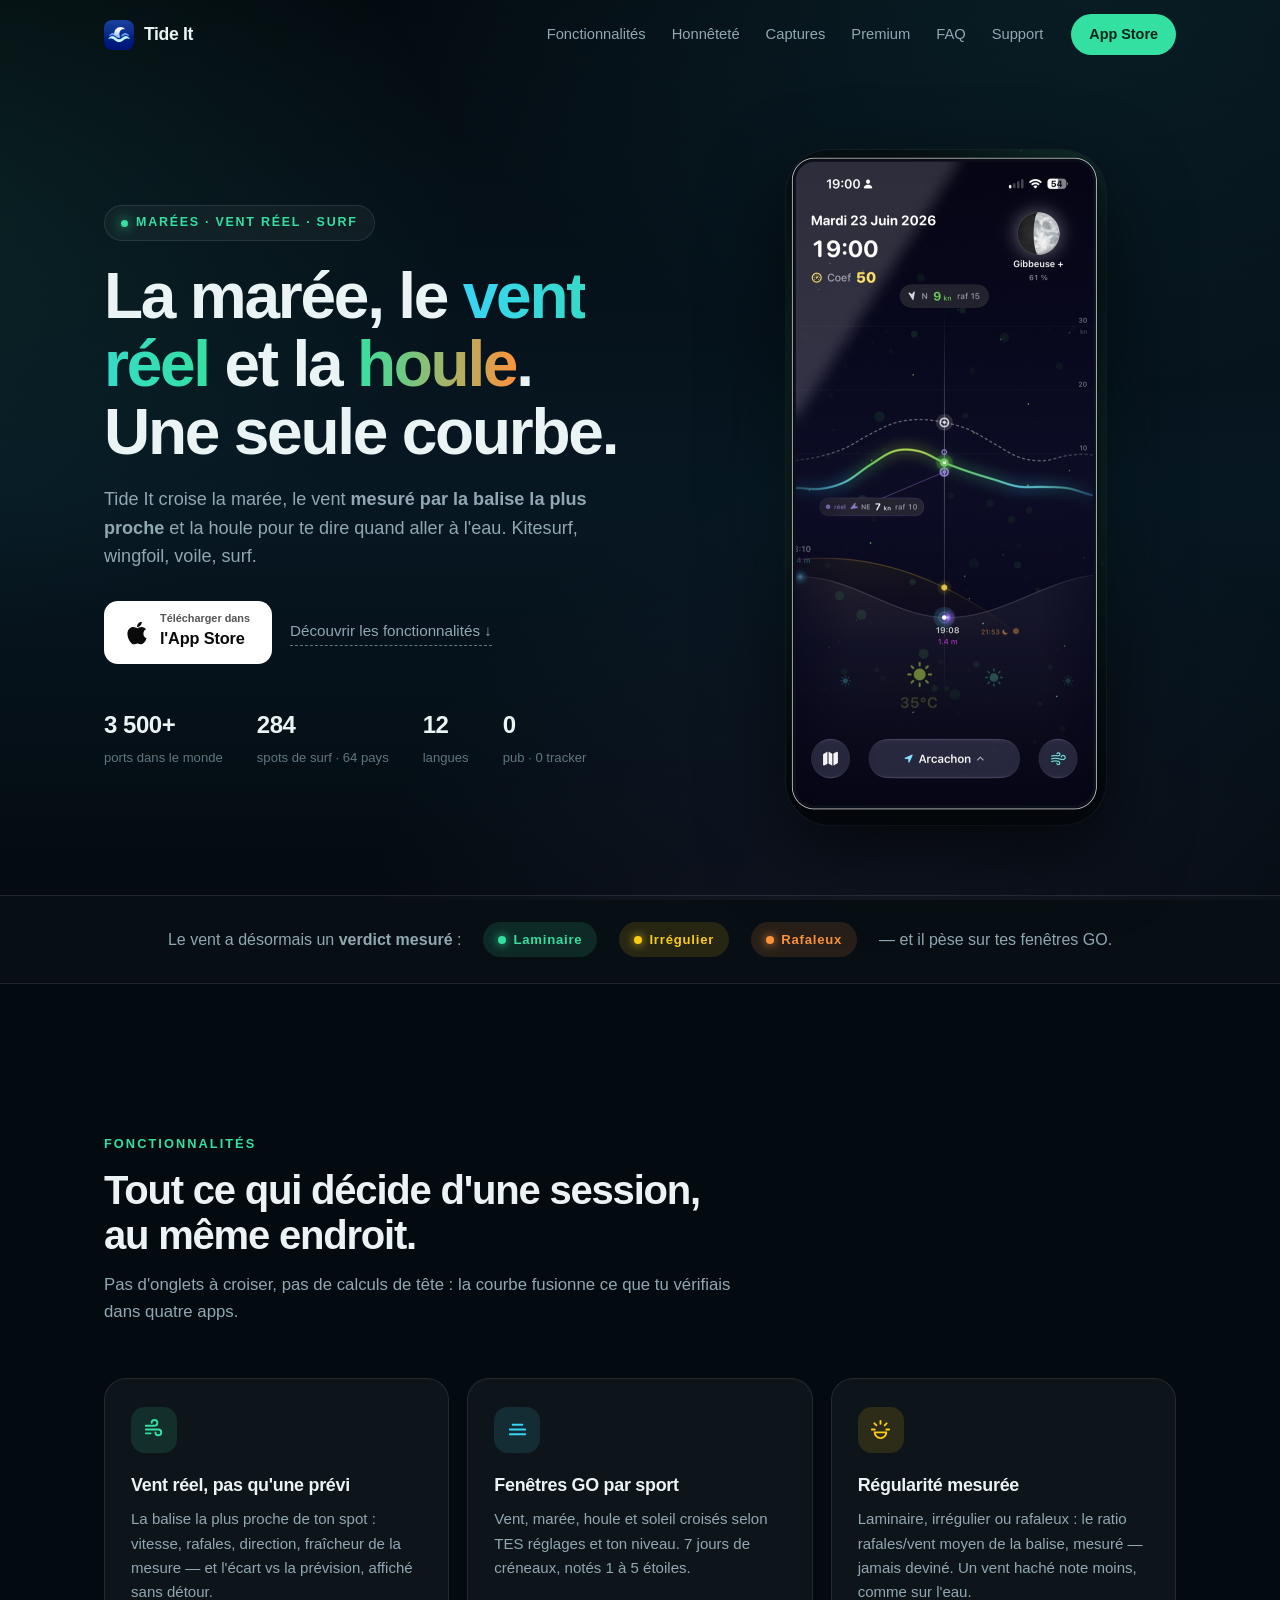
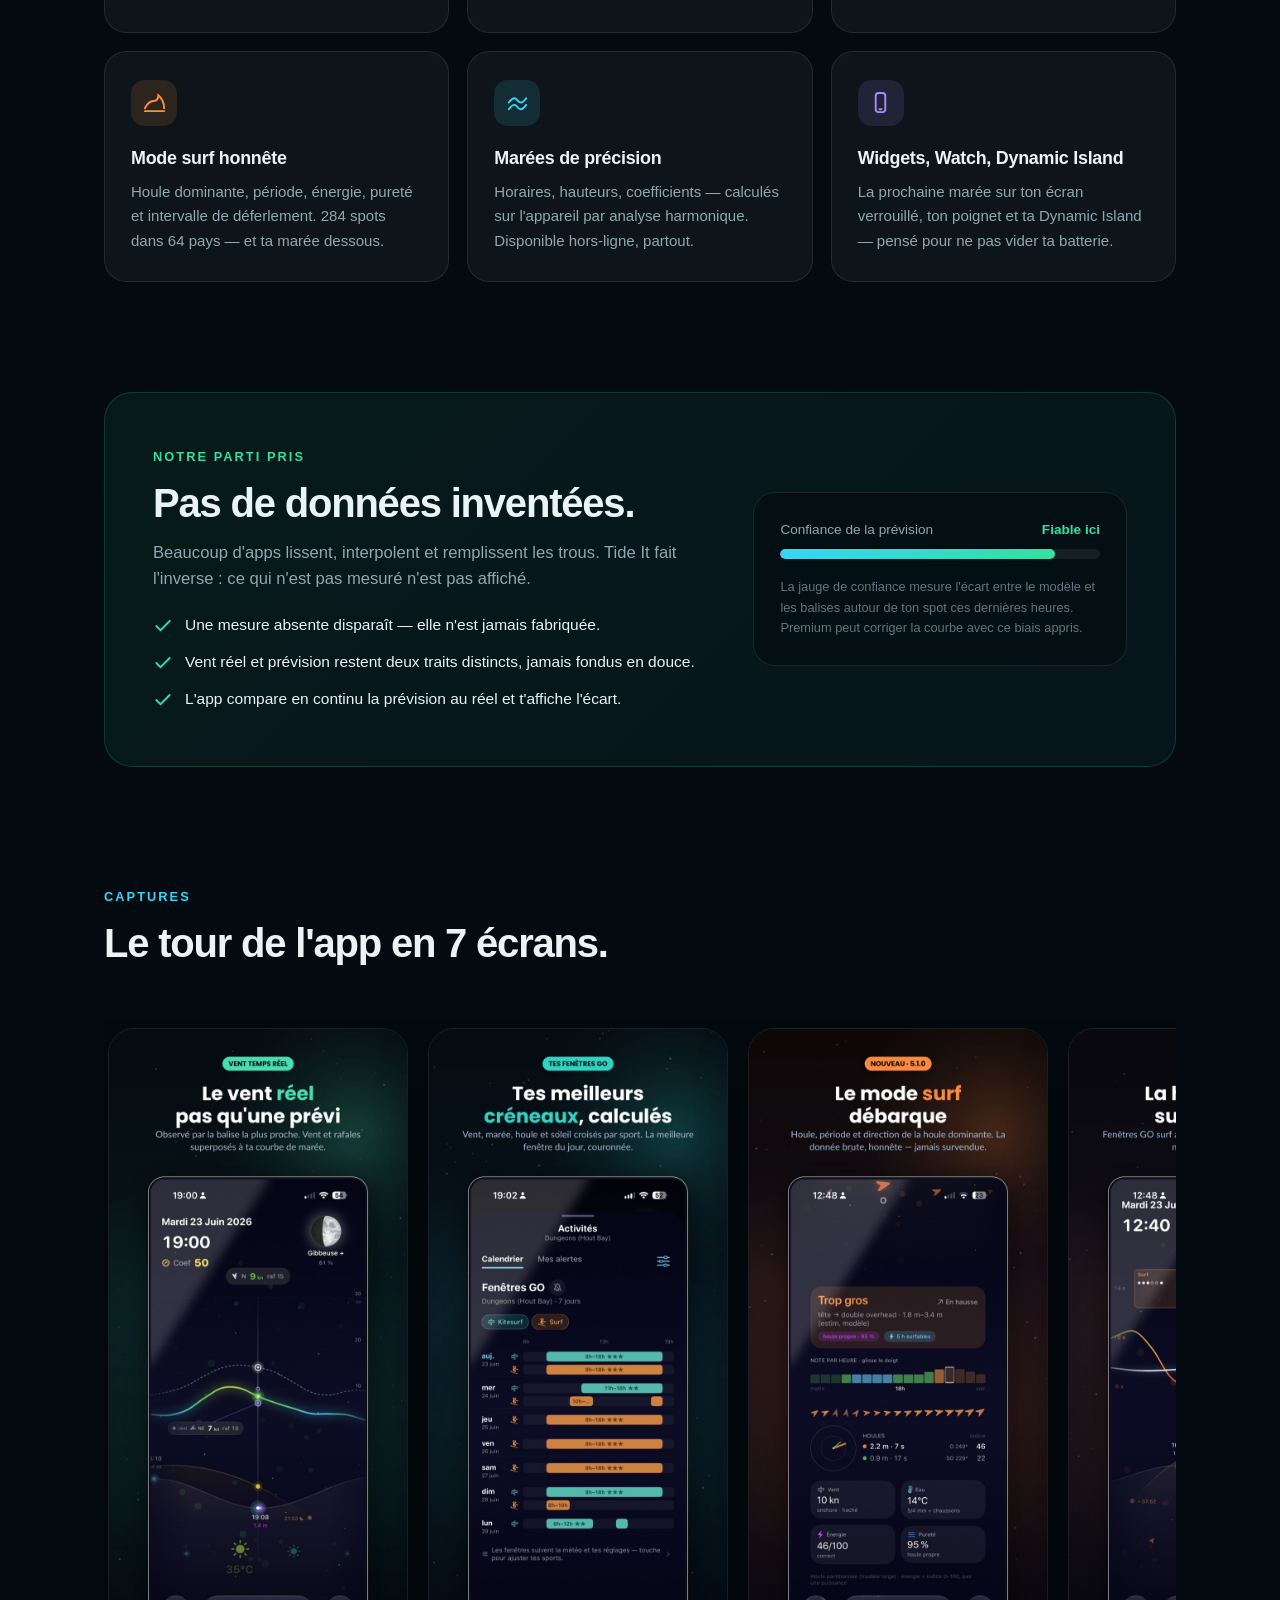
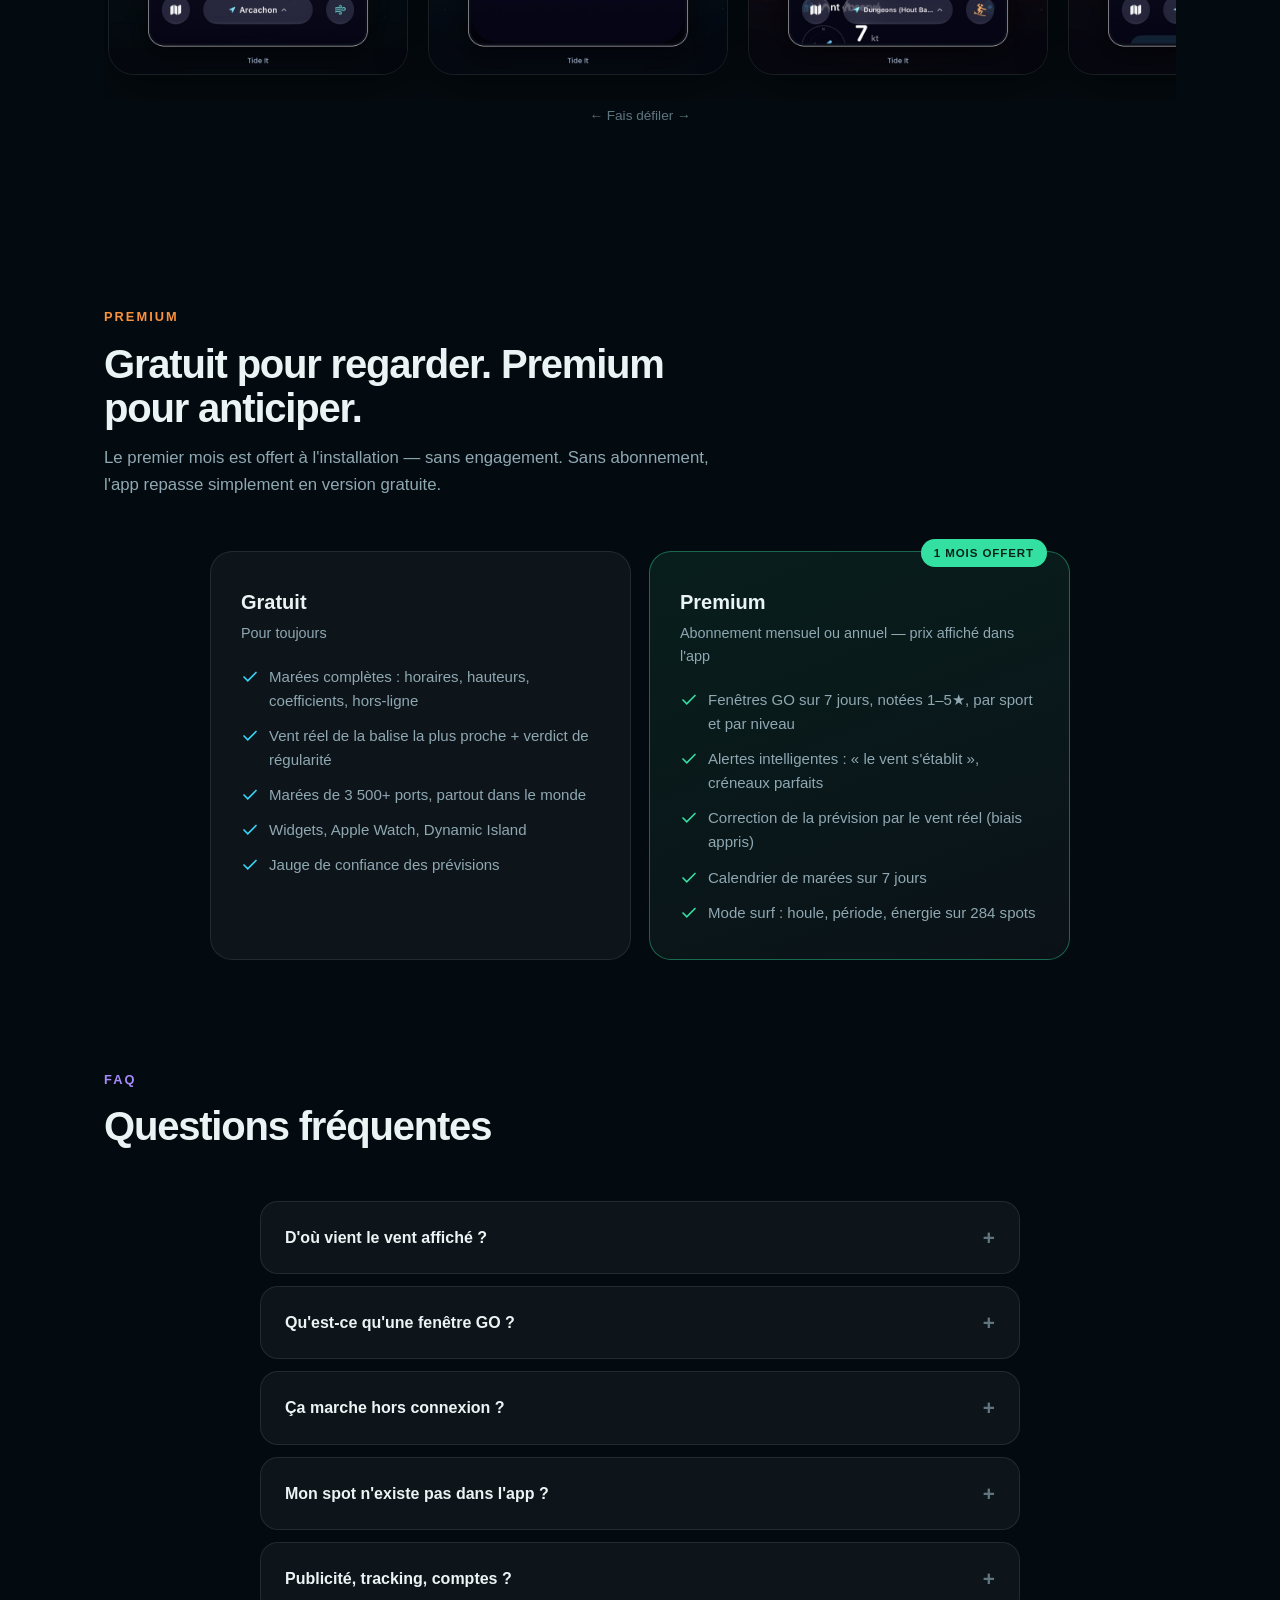
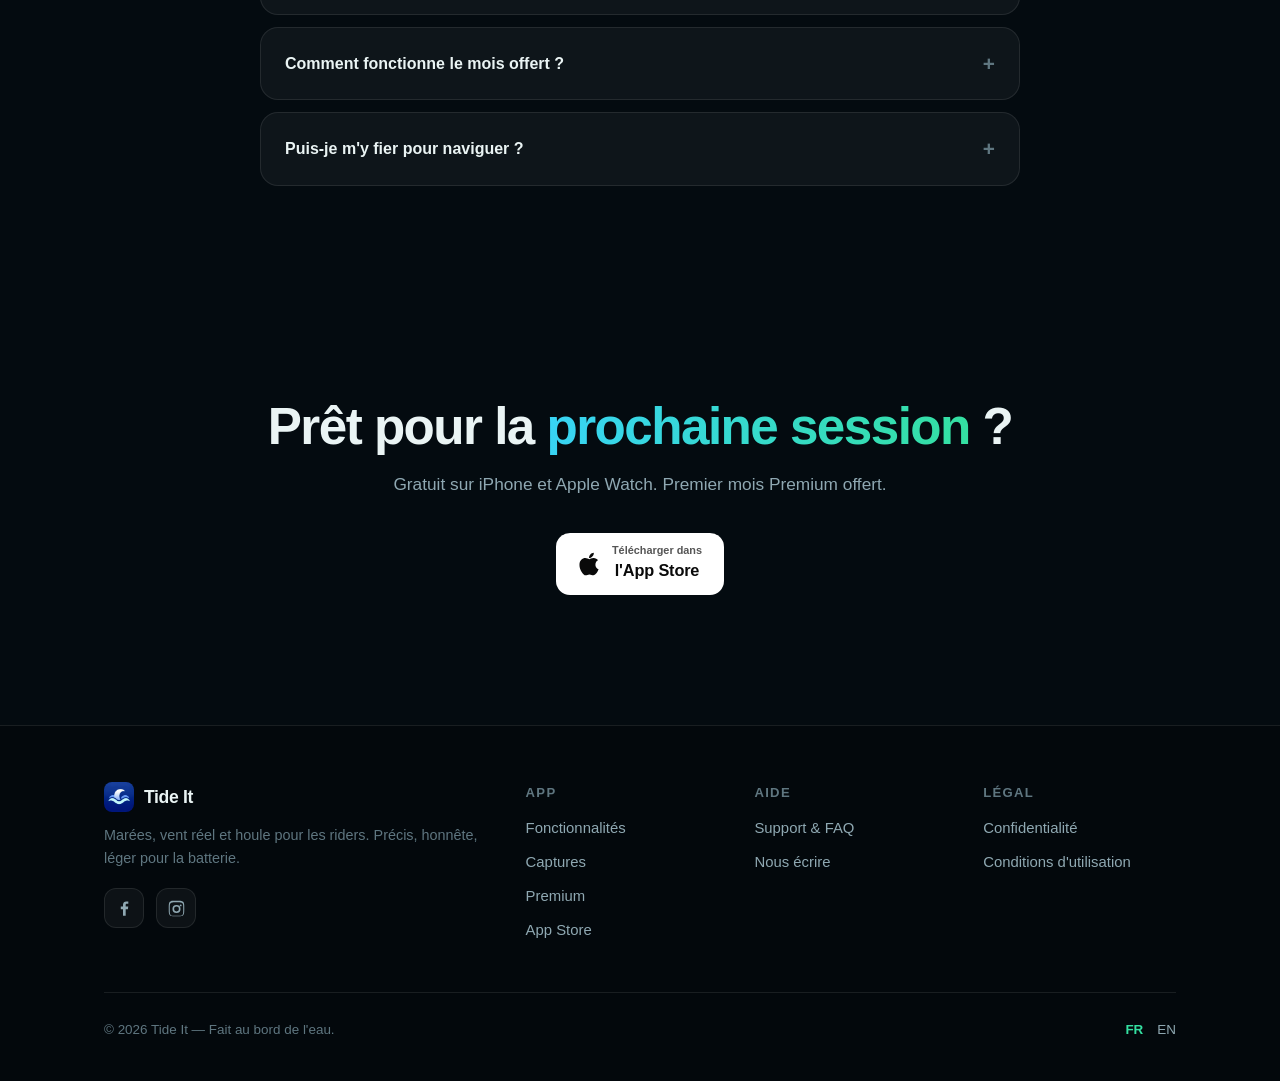
==== commit 3b335d63: "Fix: 6 défauts confirmés — droit premium au réveil, fuite surf, paywall, purge favoris, notif noctur" ====
--- a/docs/index.html
+++ b/docs/index.html
@@ -236,7 +236,7 @@
         <ul>
           <li><svg viewBox="0 0 24 24" fill="none" stroke-width="2.2" stroke-linecap="round"><path d="M4 12l5 5L20 6"/></svg>Marées complètes : horaires, hauteurs, coefficients, hors-ligne</li>
           <li><svg viewBox="0 0 24 24" fill="none" stroke-width="2.2" stroke-linecap="round"><path d="M4 12l5 5L20 6"/></svg>Vent réel de la balise la plus proche + verdict de régularité</li>
-          <li><svg viewBox="0 0 24 24" fill="none" stroke-width="2.2" stroke-linecap="round"><path d="M4 12l5 5L20 6"/></svg>Mode surf : houle, période, énergie sur 284 spots</li>
+          <li><svg viewBox="0 0 24 24" fill="none" stroke-width="2.2" stroke-linecap="round"><path d="M4 12l5 5L20 6"/></svg>Marées de 3 500+ ports, partout dans le monde</li>
           <li><svg viewBox="0 0 24 24" fill="none" stroke-width="2.2" stroke-linecap="round"><path d="M4 12l5 5L20 6"/></svg>Widgets, Apple Watch, Dynamic Island</li>
           <li><svg viewBox="0 0 24 24" fill="none" stroke-width="2.2" stroke-linecap="round"><path d="M4 12l5 5L20 6"/></svg>Jauge de confiance des prévisions</li>
         </ul>
@@ -250,6 +250,7 @@
           <li><svg viewBox="0 0 24 24" fill="none" stroke-width="2.2" stroke-linecap="round"><path d="M4 12l5 5L20 6"/></svg>Alertes intelligentes : « le vent s'établit », créneaux parfaits</li>
           <li><svg viewBox="0 0 24 24" fill="none" stroke-width="2.2" stroke-linecap="round"><path d="M4 12l5 5L20 6"/></svg>Correction de la prévision par le vent réel (biais appris)</li>
           <li><svg viewBox="0 0 24 24" fill="none" stroke-width="2.2" stroke-linecap="round"><path d="M4 12l5 5L20 6"/></svg>Calendrier de marées sur 7 jours</li>
+          <li><svg viewBox="0 0 24 24" fill="none" stroke-width="2.2" stroke-linecap="round"><path d="M4 12l5 5L20 6"/></svg>Mode surf : houle, période, énergie sur 284 spots</li>
         </ul>
       </div>
     </div>
